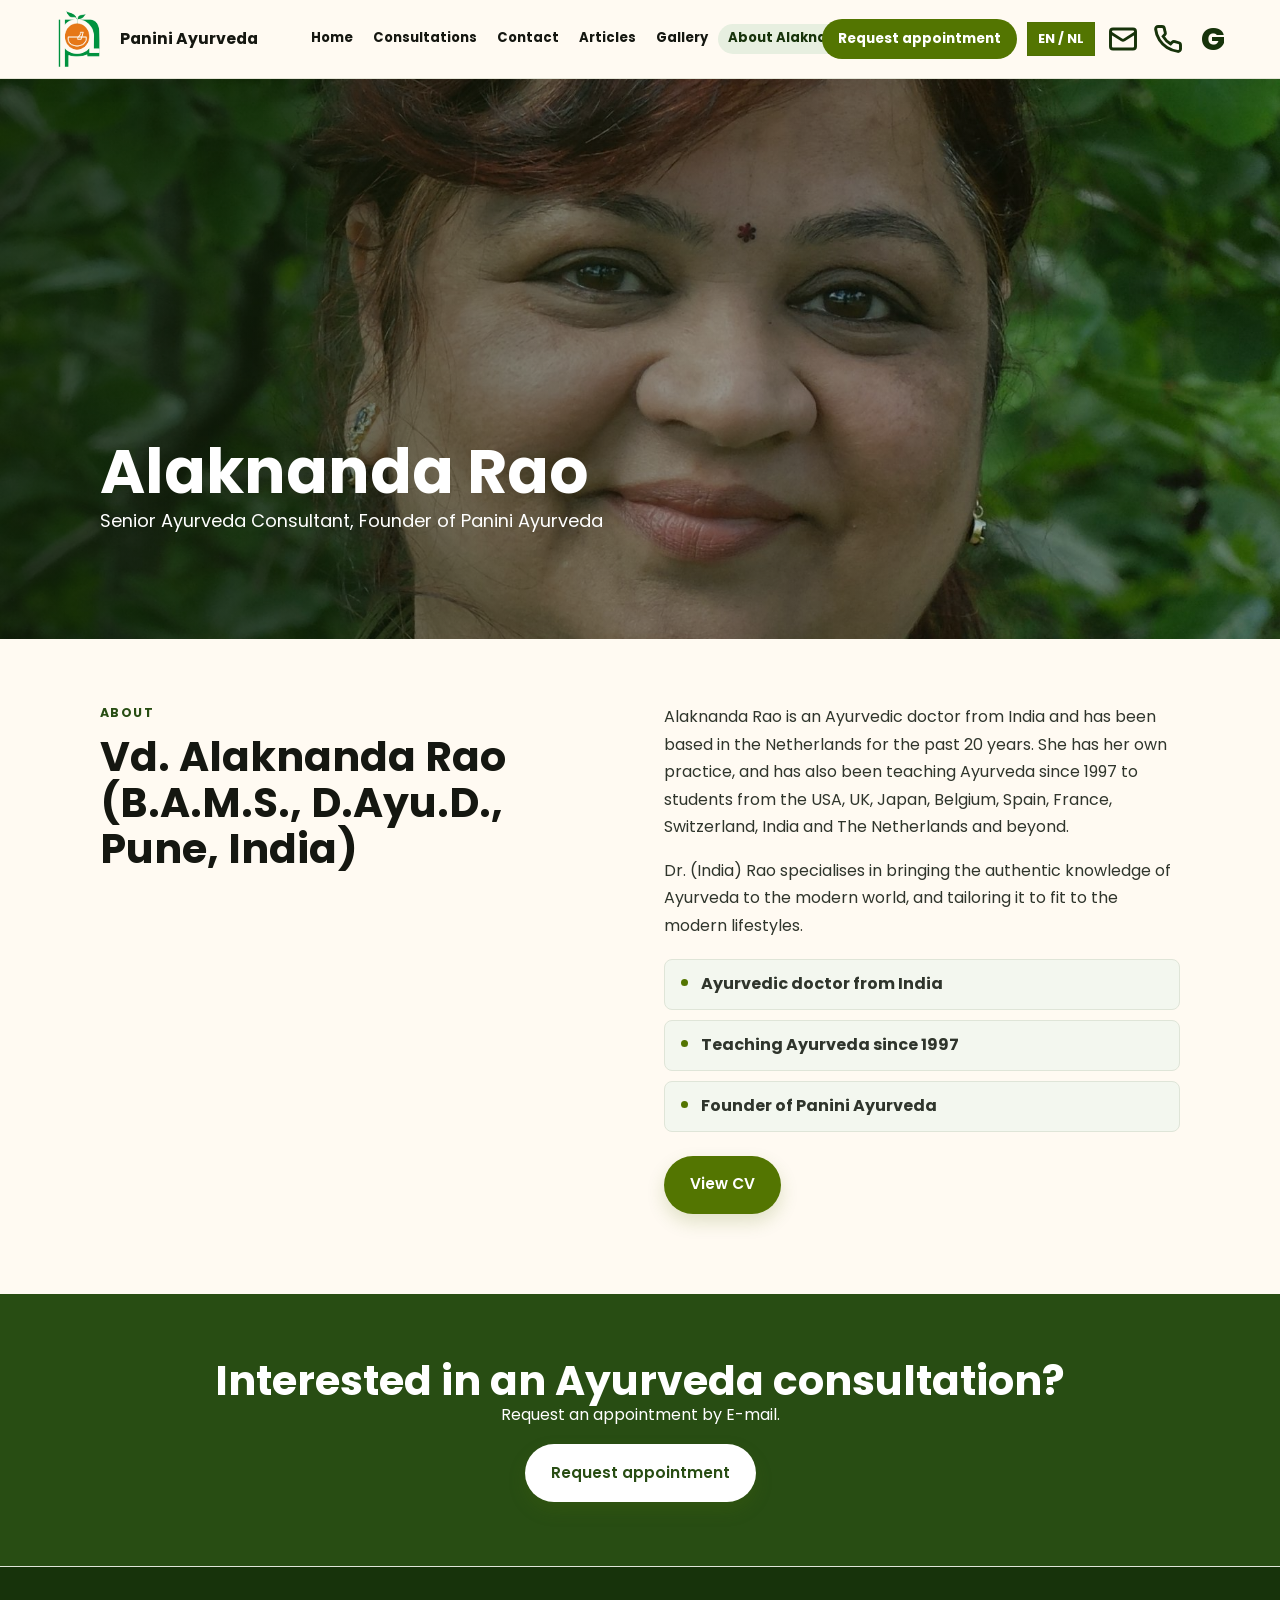
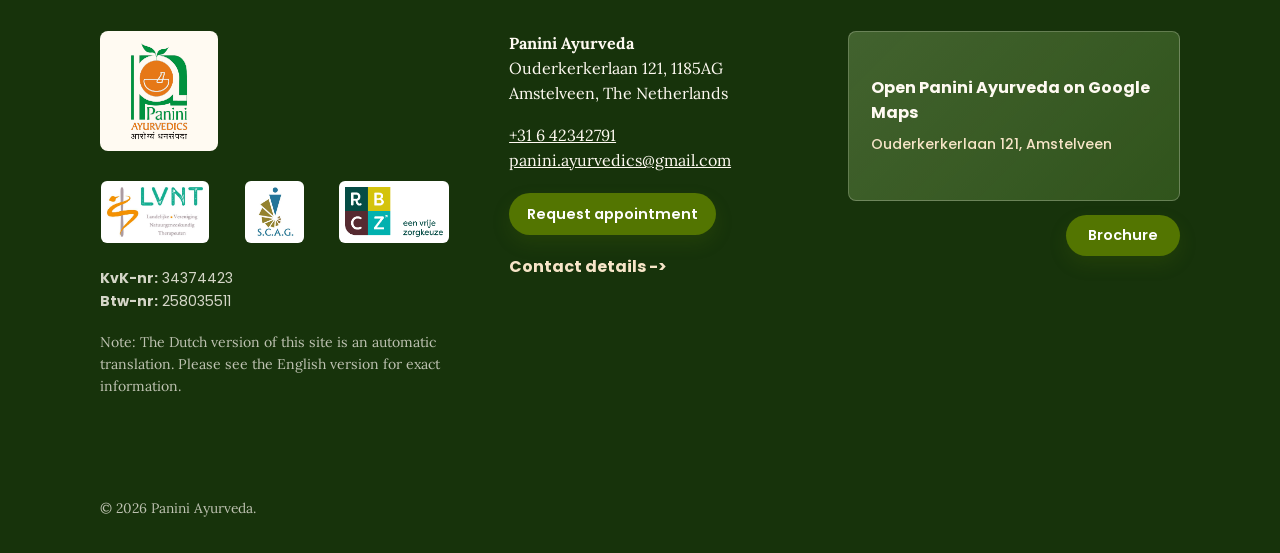
==== about-alaknanda-rao/index.html @ 2cb612e9 "Add footer registration and org links" ====
<!doctype html>
<html lang="en">
  <head>
    <meta charset="utf-8">
    <meta name="viewport" content="width=device-width, initial-scale=1">
    <title>Alaknanda Rao | Panini Ayurveda</title>
    <meta name="description" content="About Vaidya Alaknanda Rao, senior Ayurveda consultant and founder of Panini Ayurveda.">
    <link rel="canonical" href="https://virajrao10.github.io/panini-ayurveda-website/about-alaknanda-rao/">
    <meta property="og:type" content="website">
    <meta property="og:site_name" content="Panini Ayurveda">
    <meta property="og:title" content="Alaknanda Rao | Panini Ayurveda">
    <meta property="og:description" content="About Vaidya Alaknanda Rao, senior Ayurveda consultant and founder of Panini Ayurveda.">
    <meta property="og:url" content="https://virajrao10.github.io/panini-ayurveda-website/about-alaknanda-rao/">
    <meta property="og:image" content="https://virajrao10.github.io/panini-ayurveda-website/assets/images/about-hero.jpg">
    <meta name="twitter:card" content="summary_large_image">
    <meta name="twitter:title" content="Alaknanda Rao | Panini Ayurveda">
    <meta name="twitter:description" content="About Vaidya Alaknanda Rao, senior Ayurveda consultant and founder of Panini Ayurveda.">
    <meta name="twitter:image" content="https://virajrao10.github.io/panini-ayurveda-website/assets/images/about-hero.jpg">
    <link rel="icon" href="../assets/images/favicon.ico">
    <link rel="stylesheet" href="../assets/css/styles.css?v=20260531d">
  </head>
  <body>
    <a class="skip-link" href="#main">Skip to content</a>
    <header class="site-header">
      <div class="wide-container header-inner">
        <a class="brand" href="../" aria-label="Panini Ayurveda home">
          <img src="../assets/images/logo.svg?v=20260531b" alt="Panini Ayurveda" width="120" height="120">
          <span class="brand-name">Panini Ayurveda</span>
        </a>
        <nav class="main-nav" id="main-nav" aria-label="Primary navigation">
          <a href="../">Home</a>
          <a href="../consultations/">Consultations</a>
          <a href="../contact/">Contact</a>
          <a href="../blog/">Articles</a>
          <a href="../gallery/">Gallery</a>
          <a href="../about-alaknanda-rao/" aria-current="page">About Alaknanda Rao</a>
          <div class="mobile-nav-actions" aria-label="Quick contact links">
            <a href="mailto:panini.ayurvedics@gmail.com">Email</a>
            <a href="tel:+31642342791">Call</a>
            <a href="https://google.com/maps/place/Panini+Ayurveda/@52.29804,4.8606073,17z/data=!3m1!4b1!4m6!3m5!1s0x47c60a84057ebaf3:0x899a705b5773ebae!8m2!3d52.29804!4d4.8631822!16s%2Fg%2F11c1x3zlbn" target="_blank" rel="noopener">Map</a>
          </div>
        </nav>
        <div class="header-actions">
          <a class="header-book-button" href="../contact/#appointment-request">Request appointment</a>
          <div class="language-menu" data-language-menu>
            <button class="language-pill" type="button" aria-expanded="false" aria-label="Choose language">EN / NL</button>
            <div class="language-options" role="menu">
              <a href="../about-alaknanda-rao/" role="menuitem"><img src="../assets/images/gb.png" alt="" width="32" height="32"> English <span>en</span></a>
              <a href="#" target="_blank" rel="noopener" role="menuitem" data-translate-link><img src="../assets/images/nl.png" alt="" width="32" height="32"> Nederlands <span>nl</span></a>
            </div>
          </div>
          <a class="icon-link" href="mailto:panini.ayurvedics@gmail.com" aria-label="Email Panini Ayurveda"><svg viewBox="0 0 24 24" fill="none" stroke="currentColor" aria-hidden="true"><rect width="20" height="16" x="2" y="4" rx="2"></rect><path d="m22 7-8.97 5.7a1.94 1.94 0 0 1-2.06 0L2 7"></path></svg></a>
          <a class="icon-link" href="tel:+31642342791" aria-label="Call Panini Ayurveda"><svg viewBox="0 0 24 24" fill="none" stroke="currentColor" aria-hidden="true"><path d="M22 16.92v3a2 2 0 0 1-2.18 2 19.8 19.8 0 0 1-8.63-3.07 19.5 19.5 0 0 1-6-6A19.8 19.8 0 0 1 2.12 4.18 2 2 0 0 1 4.11 2h3a2 2 0 0 1 2 1.72c.13.96.36 1.9.68 2.8a2 2 0 0 1-.45 2.11L8.09 9.91a16 16 0 0 0 6 6l1.27-1.27a2 2 0 0 1 2.11-.45c.9.32 1.84.55 2.8.68A2 2 0 0 1 22 16.92z"></path></svg></a>
          <a class="icon-link" href="https://google.com/maps/place/Panini+Ayurveda/@52.29804,4.8606073,17z/data=!3m1!4b1!4m6!3m5!1s0x47c60a84057ebaf3:0x899a705b5773ebae!8m2!3d52.29804!4d4.8631822!16s%2Fg%2F11c1x3zlbn" target="_blank" rel="noopener" aria-label="Open Panini Ayurveda on Google Maps"><span class="google-letter" aria-hidden="true">G</span></a>
          <button class="nav-toggle" type="button" data-nav-toggle aria-controls="main-nav" aria-expanded="false" aria-label="Open navigation"><svg viewBox="0 0 24 24" fill="none" stroke="currentColor" aria-hidden="true"><path d="M4 6h16"></path><path d="M4 12h16"></path><path d="M4 18h16"></path></svg></button>
        </div>
      </div>
    </header>

    <main id="main">
      <section class="about-hero" style="background-image: url('../assets/images/about-hero.jpg');">
        <div class="container">
          <h1>Alaknanda Rao</h1>
          <p>Senior Ayurveda Consultant, Founder of Panini Ayurveda</p>
        </div>
      </section>

      <section class="section">
        <div class="container two-column">
          <div>
            <p class="eyebrow">About</p>
            <h2>Vd. Alaknanda Rao (B.A.M.S., D.Ayu.D., Pune, India)</h2>
          </div>
          <div class="copy-block">
            <p>Alaknanda Rao is an Ayurvedic doctor from India and has been based in the Netherlands for the past 20 years. She has her own practice, and has also been teaching Ayurveda since 1997 to students from the USA, UK, Japan, Belgium, Spain, France, Switzerland, India and The Netherlands and beyond.</p>
            <p>Dr. (India) Rao specialises in bringing the authentic knowledge of Ayurveda to the modern world, and tailoring it to fit to the modern lifestyles.</p>
            <ul class="credential-list">
              <li>Ayurvedic doctor from India</li>
              <li>Teaching Ayurveda since 1997</li>
              <li>Founder of Panini Ayurveda</li>
            </ul>
            <p><a class="button" href="../assets/docs/alaknanda-rao-cv.pdf" target="_blank" rel="noopener">View CV</a></p>
          </div>
        </div>
      </section>

      <section class="green-band">
        <div class="container">
          <h2>Interested in an Ayurveda consultation?</h2>
          <p>Request an appointment by E-mail.</p>
          <a class="button" href="../contact/#appointment-request">Request appointment</a>
        </div>
      </section>
    </main>

    <footer class="site-footer">
      <div class="container section-tight footer-replica">
        <div class="footer-identity">
          <img class="footer-logo" src="../assets/images/mark.svg?v=20260531b" alt="Panini Ayurveda mark" width="120" height="120">
          <div class="cert-logos" aria-label="Registration logos">
            <a href="https://www.lvnt.nl/" target="_blank" rel="noopener" aria-label="Open LVNT website"><img src="../assets/images/lvnt.jpg" alt="LVNT" width="649" height="338"></a>
            <a href="https://www.scag.nl/" target="_blank" rel="noopener" aria-label="Open SCAG website"><img src="../assets/images/scag.jpg" alt="SCAG" width="369" height="392"></a>
            <a href="https://rbcz.nu/" target="_blank" rel="noopener" aria-label="Open RBCZ website"><img src="../assets/images/rbcz.png" alt="RBCZ" width="380" height="183"></a>
          </div>
          <p class="footer-registration"><strong>KvK-nr:</strong> 34374423<br><strong>Btw-nr:</strong> 258035511</p>
          <p class="footer-note">Note: The Dutch version of this site is an automatic translation. Please see the English version for exact information.</p>
        </div>
        <div class="footer-contact">
          <p><strong>Panini Ayurveda</strong><br>Ouderkerkerlaan 121, 1185AG<br>Amstelveen, The Netherlands</p>
          <p><a href="tel:+31642342791">+31 6 42342791</a><br><a href="mailto:panini.ayurvedics@gmail.com">panini.ayurvedics@gmail.com</a></p>
          <div class="footer-actions">
            <a class="button footer-email" href="../contact/#appointment-request">Request appointment</a>
            <a class="text-link" href="../contact/">Contact details -></a>
          </div>
        </div>
        <div class="footer-map-wrap">
          <a class="footer-map-link" href="https://www.google.com/maps/search/?api=1&query=Panini%20Ayurveda%20Ouderkerkerlaan%20121%20Amstelveen" target="_blank" rel="noopener">Open Panini Ayurveda on Google Maps<span>Ouderkerkerlaan 121, Amstelveen</span></a>
          <a class="button footer-brochure" href="../assets/docs/panini-ayurveda-brochure.pdf" target="_blank" rel="noopener">Brochure</a>
        </div>
      </div>
      <div class="container footer-bottom">&copy; <span data-year>2026</span> Panini Ayurveda.</div>
    </footer>
    <script src="../assets/js/main.js?v=20260531b"></script>
  </body>
</html>
---- assets/css/styles.css ----
@import url("https://fonts.googleapis.com/css2?family=Lora:wght@400;600;700&family=Poppins:wght@400;500;600;700;800&display=swap");

:root {
  --apricot: #f6c982;
  --sand: #f7e5c8;
  --cream: #fffaf2;
  --mist: #f3f7ef;
  --sage: #e7efe0;
  --orange: #d87924;
  --orange-dark: #9b4a00;
  --green: #537501;
  --green-dark: #284d13;
  --green-ink: #17330b;
  --question-gray: #5f5f5f;
  --ink: #151711;
  --muted: #60665a;
  --line: #dfe5d8;
  --white: #ffffff;
  --shadow: 0 14px 34px rgba(26, 42, 15, 0.08);
  --shadow-soft: 0 8px 24px rgba(26, 42, 15, 0.06);
  --radius: 8px;
  --max: 1080px;
}

* {
  box-sizing: border-box;
}

html {
  scroll-behavior: smooth;
}

body {
  margin: 0;
  color: var(--ink);
  background: var(--cream);
  font-family: "Poppins", Arial, sans-serif;
  font-size: 16px;
  line-height: 1.55;
}

img,
svg,
iframe {
  max-width: 100%;
}

img {
  display: block;
}

a {
  color: inherit;
}

a:hover {
  color: var(--orange-dark);
}

a:focus-visible,
button:focus-visible,
input:focus-visible {
  outline: 3px solid rgba(83, 117, 1, 0.38);
  outline-offset: 4px;
}

select:focus-visible,
textarea:focus-visible {
  outline: 3px solid rgba(83, 117, 1, 0.38);
  outline-offset: 4px;
}

.skip-link {
  position: absolute;
  left: 16px;
  top: -60px;
  z-index: 20;
  padding: 10px 14px;
  background: var(--ink);
  color: var(--white);
  text-decoration: none;
}

.skip-link:focus {
  top: 16px;
}

.container {
  width: min(var(--max), calc(100% - 40px));
  margin: 0 auto;
}

.wide-container {
  width: min(1540px, calc(100% - 40px));
  margin: 0 auto;
}

.site-header .wide-container {
  width: 100%;
  max-width: 1220px;
  padding-inline: 20px;
}

.section {
  padding: clamp(44px, 5vw, 72px) 0;
}

.section-tight {
  padding: clamp(36px, 5vw, 72px) 0;
}

.eyebrow {
  margin: 0 0 12px;
  color: var(--green-dark);
  font-size: 0.78rem;
  font-weight: 700;
  letter-spacing: 0.12em;
  text-transform: uppercase;
}

h1,
h2,
h3 {
  margin: 0;
  line-height: 1.12;
}

h1 {
  font-size: clamp(2.25rem, 4.8vw, 4.45rem);
}

h2 {
  font-size: clamp(1.75rem, 3.2vw, 2.85rem);
}

h3 {
  font-size: clamp(1.18rem, 1.7vw, 1.65rem);
}

p {
  margin: 0 0 1rem;
}

.site-header {
  position: sticky;
  top: 0;
  z-index: 10;
  background: rgba(255, 250, 242, 0.96);
  border-bottom: 1px solid rgba(40, 77, 19, 0.12);
  box-shadow: 0 8px 22px rgba(26, 42, 15, 0.04);
  backdrop-filter: blur(14px);
}

.header-inner {
  position: relative;
  display: grid;
  grid-template-columns: minmax(205px, 235px) minmax(0, 1fr) auto;
  gap: 16px;
  align-items: center;
  min-height: 78px;
  padding: 8px 0;
}

.brand {
  display: flex;
  align-items: center;
  gap: 12px;
  min-height: 0;
  text-decoration: none;
}

.brand img {
  width: 58px;
  height: auto;
}

.brand-name {
  min-width: max-content;
  margin-top: 0;
  font-size: 0.98rem;
  font-weight: 700;
}

.main-nav {
  display: flex;
  justify-content: flex-start;
  align-items: center;
  gap: 0;
  padding-top: 0;
}

.main-nav a {
  min-height: 30px;
  padding: 5px 10px;
  border-radius: 30px;
  font-family: "Poppins", Arial, sans-serif;
  font-size: 0.82rem;
  font-weight: 700;
  line-height: 1.3;
  text-decoration: none;
  white-space: nowrap;
}

.main-nav a[aria-current="page"],
.main-nav a:hover {
  color: var(--green-ink);
  background: var(--sage);
}

.mobile-nav-actions {
  display: none;
}

.header-actions {
  display: flex;
  align-items: center;
  gap: 10px;
}

.header-book-button {
  min-height: 38px;
  padding: 9px 16px;
  border-radius: 999px;
  background: var(--green);
  color: var(--white);
  font-size: 0.86rem;
  font-weight: 700;
  text-decoration: none;
  white-space: nowrap;
}

.header-book-button:hover {
  background: var(--green-dark);
  color: var(--white);
}

.language-menu {
  position: relative;
  z-index: 12;
  font-family: "Poppins", Arial, sans-serif;
}

.language-pill {
  min-height: 32px;
  margin: 0;
  padding: 8px 10px;
  border: 1px solid rgba(40, 77, 19, 0.12);
  background: var(--green);
  color: var(--white);
  font-family: "Poppins", Arial, sans-serif;
  font-size: 0.8125rem;
  font-weight: 700;
  line-height: 1.2;
  text-decoration: none;
  white-space: nowrap;
  cursor: pointer;
}

.language-options {
  position: absolute;
  top: calc(100% + 1px);
  right: 0;
  display: none;
  min-width: 172px;
  border: 1px solid var(--line);
  border-radius: var(--radius);
  background: var(--white);
  box-shadow: var(--shadow);
  overflow: hidden;
}

.language-menu.open .language-options {
  display: block;
}

.language-options a {
  display: flex;
  align-items: center;
  gap: 8px;
  padding: 8px 10px;
  color: var(--ink);
  font-size: 0.82rem;
  text-decoration: none;
}

.language-options a:hover {
  background: var(--mist);
  color: var(--ink);
}

.language-options img {
  width: 24px;
  height: 18px;
  object-fit: cover;
}

.language-options span {
  margin-left: auto;
  color: var(--muted);
  text-transform: lowercase;
}

.icon-link,
.nav-toggle,
.icon-button {
  display: inline-flex;
  align-items: center;
  justify-content: center;
  width: 35px;
  height: 35px;
  border: 0;
  background: transparent;
  color: var(--green-ink);
  text-decoration: none;
}

.icon-link svg,
.nav-toggle svg,
.icon-button svg {
  width: 30px;
  height: 30px;
  stroke-width: 2.35;
}

.icon-link:hover,
.icon-button:hover {
  color: var(--orange-dark);
}

.google-letter {
  font-size: 2rem;
  font-weight: 800;
  line-height: 1;
}

.nav-toggle {
  display: none;
  cursor: pointer;
}

.button,
.text-link {
  display: inline-flex;
  align-items: center;
  justify-content: center;
  gap: 8px;
  min-height: 58px;
  text-decoration: none;
  font-weight: 600;
}

.button {
  padding: 15px 26px;
  border-radius: 999px;
  background: var(--green);
  color: var(--white);
  font-size: 0.96rem;
  box-shadow: 0 8px 18px rgba(83, 117, 1, 0.18);
}

.button:hover {
  background: var(--green-dark);
  color: var(--white);
}

.button.secondary {
  background: var(--orange-dark);
}

.button-outline {
  border: 2px solid currentColor;
  background: transparent;
  color: inherit;
  box-shadow: none;
}

.button-outline:hover {
  border-color: var(--white);
  background: var(--white);
  color: var(--green-dark);
}

.text-link {
  color: var(--orange-dark);
  font-weight: 700;
}

.home-hero {
  position: relative;
  overflow: hidden;
  color: var(--white);
  background-color: var(--green-dark);
  background-image:
    linear-gradient(90deg, rgba(15, 30, 8, 0.98), rgba(15, 30, 8, 0.82) 46%, rgba(15, 30, 8, 0.44)),
    image-set(url("../images/home-hero.webp") type("image/webp"), url("../images/home-hero.jpg") type("image/jpeg"));
  background-position: center 38%;
  background-size: cover;
}

.home-hero-grid {
  display: grid;
  grid-template-columns: minmax(0, 1fr) minmax(250px, 0.34fr);
  gap: clamp(28px, 5vw, 68px);
  align-items: center;
  min-height: clamp(430px, 44vw, 520px);
  padding: clamp(38px, 5vw, 64px) 0;
}

.hero-copy {
  display: grid;
  justify-items: start;
  gap: 18px;
  width: 100%;
  min-width: 0;
  max-width: 720px;
}

.hero-copy .eyebrow {
  margin: 0;
  color: var(--sand);
}

.hero-copy h1 {
  max-width: 700px;
  font-size: clamp(2.18rem, 4.55vw, 3.95rem);
  letter-spacing: 0;
}

.hero-lede {
  max-width: 620px;
  margin: 0;
  font-size: clamp(1rem, 1.4vw, 1.14rem);
  line-height: 1.55;
}

.hero-actions {
  display: flex;
  flex-wrap: wrap;
  gap: 12px;
}

.hero-trust-list {
  display: flex;
  flex-wrap: wrap;
  gap: 9px 18px;
  padding: 0;
  margin: 2px 0 0;
  list-style: none;
  font-size: 0.94rem;
  font-weight: 700;
}

.hero-trust-list li {
  position: relative;
  padding-left: 18px;
}

.hero-trust-list li::before {
  content: "";
  position: absolute;
  left: 0;
  top: 0.72em;
  width: 6px;
  height: 6px;
  border-radius: 50%;
  background: var(--apricot);
}

.hero-practitioner {
  display: grid;
  justify-items: center;
  gap: 14px;
  min-width: 0;
  padding: 22px 18px;
  border: 1px solid rgba(255, 255, 255, 0.24);
  border-radius: var(--radius);
  background: rgba(255, 255, 255, 0.08);
  text-align: center;
  box-shadow: 0 18px 36px rgba(0, 0, 0, 0.16);
}

.portrait {
  width: min(136px, 38vw);
  height: min(136px, 38vw);
  aspect-ratio: 1;
  border: 3px solid rgba(255, 255, 255, 0.82);
  border-radius: 50%;
  object-fit: cover;
}

.hero-practitioner h2 {
  font-size: clamp(1.12rem, 1.6vw, 1.35rem);
}

.hero-practitioner p {
  margin: 6px 0 0;
  color: var(--cream);
  font-size: 0.92rem;
}

.centered-heading {
  text-align: center;
  max-width: 820px;
  margin: 0 auto clamp(36px, 5vw, 64px);
}

.green-band {
  background: var(--green-dark);
  color: var(--white);
  text-align: center;
  padding: clamp(46px, 5vw, 64px) 0;
}

.green-band .eyebrow {
  color: var(--white);
  margin-bottom: 14px;
  font-size: 0.78rem;
  font-weight: 700;
  letter-spacing: 0.14em;
  text-transform: uppercase;
}

.green-band h1 {
  font-size: clamp(2rem, 3.2vw, 3rem);
}

.green-band .button {
  background: var(--white);
  color: var(--green-dark);
}

.green-band .button:hover {
  background: var(--cream);
  color: var(--green-dark);
}

.question-band {
  background: var(--question-gray);
}

.question-band h2 {
  font-size: 1.5rem;
}

.question-band p {
  font-size: 1rem;
}

.intro-grid,
.two-column,
.contact-grid,
.footer-grid {
  display: grid;
  gap: clamp(24px, 4vw, 48px);
}

.intro-grid,
.two-column {
  grid-template-columns: 1fr 1fr;
  align-items: start;
}

.intro-grid {
  grid-template-columns: 1fr;
  justify-items: center;
  text-align: center;
}

.intro-grid h2 {
  font-size: clamp(1.8rem, 2.4vw, 1.875rem);
}

.copy-block {
  max-width: 760px;
  color: #2f352c;
}

.copy-block p {
  font-size: 1rem;
  line-height: 1.72;
}

.credential-list {
  display: grid;
  gap: 10px;
  padding: 0;
  margin: 20px 0 24px;
  list-style: none;
}

.credential-list li {
  position: relative;
  padding: 12px 14px 12px 36px;
  border: 1px solid var(--line);
  border-radius: var(--radius);
  background: var(--mist);
  font-weight: 700;
}

.credential-list li::before {
  content: "";
  position: absolute;
  left: 16px;
  top: 1.18em;
  width: 7px;
  height: 7px;
  border-radius: 50%;
  background: var(--green);
}

.quote-panel,
.info-panel,
.info-card,
.condition-category {
  padding: clamp(22px, 3vw, 34px);
  border: 1px solid var(--line);
  border-radius: var(--radius);
  background: var(--white);
  box-shadow: var(--shadow-soft);
}

.faq-grid,
.consultation-cards,
.article-grid,
.gallery-grid,
.doc-grid {
  display: grid;
  gap: 24px;
}

.consultation-cards,
.article-grid,
.gallery-grid {
  max-width: var(--max);
}

.faq-grid {
  grid-template-columns: repeat(3, minmax(0, 1fr));
}

.consultation-cards,
.article-grid {
  grid-template-columns: repeat(3, minmax(0, 1fr));
}

.consultation-cards {
  gap: 20px;
  counter-reset: consult-step;
}

.consultation-cards .warm-card {
  position: relative;
}

.consultation-cards .warm-card::before {
  counter-increment: consult-step;
  content: "0" counter(consult-step);
  display: inline-flex;
  align-items: center;
  justify-content: center;
  width: 34px;
  height: 34px;
  margin-bottom: 16px;
  border-radius: 50%;
  background: var(--green);
  color: var(--white);
  font-size: 0.82rem;
  font-weight: 700;
}

.highlight-band.consultation-card-section {
  padding: 28px 0 clamp(60px, 7vw, 86px);
  background: var(--mist);
}

.quick-info-grid,
.doc-grid {
  grid-template-columns: repeat(3, minmax(0, 1fr));
}

.quick-info-section {
  background: var(--mist);
}

.section-heading {
  max-width: 720px;
  margin: 0 0 clamp(24px, 4vw, 40px);
}

.section-heading h2 {
  font-size: clamp(1.65rem, 2.6vw, 2.25rem);
}

.quick-info-grid {
  display: grid;
  grid-template-columns: repeat(4, minmax(0, 1fr));
  gap: 14px;
}

.info-card {
  background: var(--white);
  box-shadow: var(--shadow-soft);
}

.info-card h2,
.info-card h3 {
  margin-bottom: 12px;
  color: var(--green-dark);
  font-size: 1rem;
}

.consultation-preview {
  background: var(--white);
}

.card,
.faq-card,
.contact-card,
.doc-card {
  border: 1px solid var(--line);
  border-radius: var(--radius);
  background: var(--white);
  box-shadow: var(--shadow-soft);
}

.card,
.faq-card,
.contact-card,
.doc-card {
  padding: clamp(22px, 3vw, 36px);
}

.warm-card {
  background: var(--white);
  border-color: var(--line);
  border-radius: var(--radius);
}

.card img,
.article-card img {
  width: 100%;
  object-fit: cover;
}

.card h2,
.contact-card h2,
.faq-card h2 {
  font-size: clamp(1.2rem, 1.8vw, 1.55rem);
  line-height: 1.35;
}

.card.warm-card h2 {
  color: var(--green-dark);
  font-size: 1.05rem;
  line-height: 1.4;
}

.round-thumb {
  width: 88px;
  height: 88px;
  margin: 0 0 20px;
  border-radius: 50%;
  object-fit: cover;
}

.card img.round-thumb {
  width: 88px;
}

.card ol,
.rich-text ol {
  padding-left: 1.35rem;
}

.card li,
.rich-text li {
  margin-bottom: 0.45rem;
}

.highlight-band {
  background: var(--mist);
}

.faq-section {
  background: var(--white);
}

.faq-section .centered-heading {
  max-width: 760px;
}

.faq-section h2 {
  font-size: clamp(1.8rem, 2.4vw, 1.875rem);
}

.faq-section .faq-card {
  border-color: transparent;
  background: var(--cream);
  padding: clamp(22px, 3vw, 30px);
  text-align: left;
}

.faq-section .faq-card h3 {
  margin-bottom: 14px;
  color: var(--green-dark);
  font-size: clamp(1.08rem, 1.5vw, 1.3rem);
}

.faq-section .faq-card p {
  font-size: 1rem;
}

.conditions-grid {
  display: grid;
  grid-template-columns: repeat(2, minmax(0, 1fr));
  gap: 28px;
}

.condition-category-grid {
  display: grid;
  grid-template-columns: repeat(2, minmax(0, 1fr));
  gap: 16px;
}

.condition-category {
  position: relative;
  background: var(--white);
  box-shadow: var(--shadow-soft);
}

.condition-category::before {
  content: "";
  position: absolute;
  inset: 18px auto 18px 0;
  width: 4px;
  border-radius: 0 999px 999px 0;
  background: var(--green);
}

.condition-category h3 {
  margin-bottom: 14px;
  color: var(--green-dark);
  font-size: 1.05rem;
}

.plain-list {
  margin: 0;
  padding-left: 1.15rem;
}

.plain-list li {
  margin-bottom: 0.48rem;
  line-height: 1.62;
}

.article-landing {
  background: var(--mist);
  padding: clamp(50px, 7vw, 70px) 0;
  text-align: center;
}

.article-landing h1 {
  font-size: clamp(2rem, 3.2vw, 2.65rem);
}

.article-landing p:not(.eyebrow) {
  max-width: 640px;
  margin: 14px auto 0;
  color: var(--muted);
}

.search-wrap {
  position: relative;
  display: block;
  width: min(420px, 100%);
  margin: 22px auto 0;
}

.search-wrap input {
  width: 100%;
  min-height: 55px;
  padding: 0 54px 0 18px;
  border: 1px solid var(--line);
  border-radius: 999px;
  font: inherit;
  font-size: 0.875rem;
  background: var(--white);
  box-shadow: var(--shadow-soft);
}

.search-wrap svg {
  position: absolute;
  right: 18px;
  top: 50%;
  width: 24px;
  height: 24px;
  transform: translateY(-50%);
}

.search-empty {
  max-width: var(--max);
  margin: 28px auto 0;
  color: var(--muted);
  text-align: center;
  font-weight: 600;
}

.article-card {
  display: grid;
  align-content: start;
  padding: 0 0 18px;
  border: 1px solid var(--line);
  border-radius: var(--radius);
  background: var(--white);
  box-shadow: var(--shadow-soft);
  overflow: hidden;
  text-decoration: none;
  transition: border-color 180ms ease, box-shadow 180ms ease, color 180ms ease, transform 180ms ease;
}

.article-card img {
  aspect-ratio: 1.42;
  height: clamp(190px, 19vw, 230px);
  margin-bottom: 18px;
  object-position: center;
}

.article-card[href="../skin/"] img {
  object-position: center 44%;
}

.article-card[href="../rasayana/"] img {
  object-position: center 36%;
}

.article-card:hover {
  border-color: rgba(83, 117, 1, 0.34);
  box-shadow: var(--shadow);
  color: var(--ink);
  transform: translateY(-3px);
}

.article-card h2,
.article-card h3 {
  margin: 0 20px 12px;
  color: var(--green-dark);
  font-size: clamp(1.15rem, 1.6vw, 1.35rem);
  line-height: 1.3;
}

.article-card p {
  margin-inline: 20px;
  color: var(--muted);
  font-size: 0.96rem;
}

.article-card .text-link {
  justify-content: flex-start;
  min-height: 0;
  margin: 4px 20px 0;
}

.article-meta {
  color: var(--muted);
  font-size: 0.92rem;
}

.article-hero {
  display: grid;
  grid-template-columns: minmax(0, 0.9fr) minmax(0, 1.1fr);
  gap: clamp(28px, 5vw, 64px);
  align-items: center;
  padding: clamp(46px, 6vw, 78px) 0;
}

.article-hero img {
  width: 100%;
  height: clamp(260px, 34vw, 420px);
  aspect-ratio: 1.35;
  border-radius: var(--radius);
  box-shadow: var(--shadow-soft);
  object-fit: cover;
}

.article-hero h1 {
  font-size: clamp(2rem, 3.6vw, 3.45rem);
}

.rich-text {
  max-width: 760px;
  margin: 0 auto;
  color: #2f352c;
  font-family: "Lora", Georgia, serif;
  font-size: 1.05rem;
  line-height: 1.78;
}

.rich-text h2 {
  margin: 2.2rem 0 1rem;
  color: var(--green-dark);
  font-family: "Poppins", Arial, sans-serif;
  font-size: clamp(1.55rem, 3vw, 2.35rem);
}

.rich-text h3 {
  margin: 1.8rem 0 0.75rem;
  color: var(--green-dark);
  font-family: "Poppins", Arial, sans-serif;
}

.rich-text p {
  margin-bottom: 1.05rem;
}

.article-cta {
  background: var(--green-dark);
  color: var(--white);
}

.article-cta-inner {
  display: grid;
  grid-template-columns: minmax(0, 1fr) auto;
  gap: clamp(22px, 4vw, 48px);
  align-items: center;
}

.article-cta .eyebrow {
  color: var(--sand);
}

.article-cta h2 {
  margin-bottom: 12px;
  font-size: clamp(1.65rem, 3vw, 2.45rem);
}

.article-cta p:not(.eyebrow) {
  max-width: 740px;
  margin: 0;
  color: var(--cream);
}

.article-cta .button {
  background: var(--white);
  color: var(--green-dark);
}

.article-cta .button:hover {
  background: var(--sand);
  color: var(--green-dark);
}

.gallery-grid {
  grid-template-columns: repeat(4, minmax(0, 1fr));
  gap: 14px;
}

.gallery-item {
  overflow: hidden;
  padding: 0;
  border: 1px solid var(--line);
  border-radius: var(--radius);
  aspect-ratio: 1;
  background: var(--white);
  box-shadow: var(--shadow-soft);
  cursor: pointer;
}

.gallery-item img {
  width: 100%;
  height: 100%;
  aspect-ratio: 1;
  object-fit: cover;
  transition: transform 180ms ease, opacity 180ms ease, filter 180ms ease;
}

.gallery-item:hover img {
  opacity: 1;
  filter: saturate(1.05);
  transform: scale(1.025);
}

.lightbox {
  position: fixed;
  inset: 0;
  z-index: 30;
  display: none;
  grid-template-columns: minmax(44px, 1fr) minmax(0, auto) minmax(44px, 1fr);
  align-items: center;
  padding: 28px;
  background: rgba(12, 20, 9, 0.88);
}

.lightbox.open {
  display: grid;
}

.lightbox figure {
  grid-column: 2;
  margin: 0;
  max-width: min(980px, 96vw);
}

.lightbox img {
  max-height: 82vh;
  width: auto;
  margin: 0 auto;
}

.lightbox figcaption {
  margin-top: 12px;
  color: var(--white);
  text-align: center;
}

.lightbox-close {
  position: absolute;
  top: 18px;
  right: 18px;
  width: 48px;
  height: 48px;
  border: 1px solid var(--line);
  border-radius: 50%;
  background: var(--white);
  color: var(--ink);
  font-size: 2rem;
  line-height: 1;
  cursor: pointer;
}

.lightbox-nav {
  width: 48px;
  height: 64px;
  border: 1px solid var(--line);
  border-radius: 999px;
  background: rgba(255, 255, 255, 0.9);
  color: var(--ink);
  font-size: 2.2rem;
  line-height: 1;
  cursor: pointer;
}

.lightbox-prev {
  justify-self: end;
}

.lightbox-next {
  justify-self: start;
}

.contact-grid {
  grid-template-columns: repeat(3, minmax(0, 1fr));
}

.appointment-section {
  background: var(--white);
}

.appointment-layout {
  display: grid;
  grid-template-columns: minmax(0, 0.82fr) minmax(320px, 1.18fr);
  gap: clamp(28px, 5vw, 64px);
  align-items: start;
}

.appointment-layout h2 {
  margin-bottom: 16px;
  font-size: clamp(1.75rem, 3vw, 2.45rem);
}

.appointment-notes {
  margin-top: 22px;
}

.appointment-form {
  padding: clamp(22px, 3vw, 34px);
  border: 1px solid var(--line);
  border-radius: var(--radius);
  background: var(--mist);
  box-shadow: var(--shadow-soft);
}

.form-grid {
  display: grid;
  grid-template-columns: repeat(2, minmax(0, 1fr));
  gap: 18px;
}

.form-grid label,
.consent-row {
  display: grid;
  gap: 8px;
  color: var(--green-ink);
  font-size: 0.92rem;
  font-weight: 700;
}

.form-grid label:has(textarea),
.form-grid label:last-child {
  grid-column: 1 / -1;
}

.form-grid input,
.form-grid select,
.form-grid textarea {
  width: 100%;
  min-height: 48px;
  border: 1px solid var(--line);
  border-radius: var(--radius);
  padding: 11px 12px;
  background: var(--white);
  color: var(--ink);
  font: inherit;
  font-weight: 400;
}

.form-grid textarea {
  min-height: 132px;
  resize: vertical;
}

.consent-row {
  grid-template-columns: auto 1fr;
  gap: 10px;
  align-items: start;
  margin: 18px 0 22px;
  color: var(--muted);
  font-weight: 500;
}

.consent-row input {
  width: 18px;
  height: 18px;
  margin-top: 3px;
}

.contact-methods {
  background: var(--mist);
}

.contact-hero {
  background: var(--mist);
  padding: clamp(50px, 6vw, 74px) 0 clamp(34px, 4vw, 46px);
  text-align: center;
}

.contact-hero .centered-heading {
  margin-bottom: 0;
}

.contact-hero .footer-mark {
  width: 92px;
  margin: 0 auto 24px;
}

.contact-hero h1 {
  font-size: clamp(2rem, 3.2vw, 2.8rem);
}

.contact-hero p {
  max-width: 680px;
  margin-inline: auto;
}

.contact-card {
  text-align: left;
}

.contact-card .icon-button {
  width: 52px;
  height: 52px;
  margin: 0 0 18px;
  border-radius: 50%;
  background: var(--mist);
}

.contact-card .icon-button svg {
  width: 28px;
  height: 28px;
}

.contact-card a {
  color: var(--orange-dark);
}

.map-frame {
  width: 100%;
  min-height: 420px;
  border: 0;
  background: #edf0ee;
}

.about-hero {
  position: relative;
  min-height: clamp(380px, 48vw, 560px);
  display: grid;
  align-items: end;
  color: var(--white);
  background-position: center 34%;
  background-size: cover;
}

.about-hero::before {
  content: "";
  position: absolute;
  inset: 0;
  background: linear-gradient(90deg, rgba(15, 30, 8, 0.72), rgba(15, 30, 8, 0.22));
}

.about-hero .container {
  position: relative;
  padding-bottom: clamp(44px, 7vw, 88px);
}

.about-hero p {
  max-width: 620px;
  font-size: clamp(1rem, 1.4vw, 1.15rem);
}

.site-footer {
  background: var(--green-ink);
  border-top: 1px solid var(--line);
  color: var(--cream);
  font-family: "Lora", Georgia, serif;
}

.site-footer h3,
.site-footer .button,
.site-footer .text-link {
  font-family: "Poppins", Arial, sans-serif;
}

.footer-replica {
  display: grid;
  grid-template-columns: minmax(260px, 1fr) minmax(220px, 0.8fr) minmax(320px, 0.95fr);
  gap: clamp(28px, 5vw, 60px);
  align-items: start;
}

.footer-mark {
  width: 90px;
  margin-bottom: 18px;
}

.footer-logo {
  width: 118px;
  padding: 8px;
  margin-bottom: 24px;
  border-radius: var(--radius);
  background: var(--cream);
}

.cert-logos {
  display: grid;
  grid-template-columns: repeat(3, minmax(70px, 1fr));
  gap: 10px;
  align-items: center;
}

.cert-logos a {
  display: flex;
  align-items: center;
  justify-content: center;
  min-height: 74px;
  border-radius: 6px;
  text-decoration: none;
}

.cert-logos a:focus-visible {
  outline-color: rgba(255, 250, 242, 0.75);
}

.cert-logos img {
  max-height: 62px;
  width: auto;
  margin: 0 auto;
  padding: 6px;
  border-radius: 6px;
  background: var(--white);
}

.footer-registration {
  margin-top: 18px;
  color: rgba(255, 250, 242, 0.82);
  font-family: "Poppins", Arial, sans-serif;
  font-size: 0.88rem;
  line-height: 1.6;
}

.footer-contact p {
  margin-bottom: 1.1rem;
}

.footer-contact a {
  color: var(--cream);
}

.footer-actions {
  display: flex;
  flex-wrap: wrap;
  align-items: center;
  gap: 12px;
  margin-top: 20px;
  font-family: "Poppins", Arial, sans-serif;
}

.footer-actions .button {
  min-height: 42px;
  padding: 9px 18px;
  color: var(--white);
  font-size: 0.9rem;
}

.footer-actions .text-link {
  min-height: 42px;
  color: var(--sand);
}

.footer-map-wrap {
  display: grid;
  justify-items: end;
  gap: 14px;
}

.footer-map,
.footer-map-link {
  width: min(100%, 360px);
  height: 170px;
}

.footer-map {
  border: 0;
  border-radius: var(--radius);
}

.footer-map-link {
  display: grid;
  align-content: center;
  gap: 8px;
  padding: 22px;
  border: 1px solid rgba(255, 250, 242, 0.24);
  border-radius: var(--radius);
  background:
    linear-gradient(135deg, rgba(255, 250, 242, 0.12), rgba(255, 250, 242, 0.04)),
    var(--green-dark);
  color: var(--cream);
  font-family: "Poppins", Arial, sans-serif;
  font-weight: 700;
  text-decoration: none;
}

.footer-map-link span {
  color: var(--sand);
  font-size: 0.88rem;
  font-weight: 500;
}

.footer-map-link:hover {
  color: var(--white);
}

.footer-brochure {
  min-height: 40px;
  padding: 9px 22px;
  font-size: 0.9rem;
}

.footer-note {
  margin-top: 20px;
  color: rgba(255, 250, 242, 0.72);
  font-size: 0.88rem;
}

.footer-bottom {
  padding: 20px 0 34px;
  color: rgba(255, 250, 242, 0.72);
  font-size: 0.86rem;
}

.sr-only {
  position: absolute;
  width: 1px;
  height: 1px;
  padding: 0;
  overflow: hidden;
  clip: rect(0, 0, 0, 0);
  white-space: nowrap;
  border: 0;
}

@media (max-width: 1180px) {
  .header-inner {
    grid-template-columns: minmax(175px, 215px) minmax(0, 1fr) auto;
    gap: 12px;
  }

  .brand {
    gap: 12px;
  }

  .brand img {
    width: 54px;
  }

  .brand-name {
    font-size: 0.95rem;
  }

  .main-nav a {
    padding-inline: 7px;
    font-size: 0.78rem;
  }

  .header-book-button {
    min-height: 34px;
    padding-inline: 13px;
    font-size: 0.8rem;
  }

  .icon-link {
    width: 32px;
  }

  .icon-link svg {
    width: 27px;
    height: 27px;
  }
}

@media (max-width: 1120px) {
  .nav-toggle {
    display: inline-flex;
  }

  .header-inner {
    grid-template-columns: auto 1fr auto;
    align-items: center;
    min-height: 78px;
    padding: 8px 0;
  }

  .brand {
    align-items: center;
    min-height: 0;
  }

  .brand img {
    width: 58px;
  }

  .brand-name {
    display: block;
    margin-top: 0;
  }

  .main-nav {
    position: absolute;
    left: 0;
    right: 0;
    top: 100%;
    display: none;
    flex-direction: column;
    align-items: stretch;
    gap: 4px;
    padding: 14px 20px 22px;
    background: var(--cream);
    border-top: 1px solid rgba(0, 0, 0, 0.08);
  }

  body.nav-open .main-nav {
    display: flex;
  }

  .main-nav a {
    padding: 10px 14px;
  }

  .mobile-nav-actions {
    display: flex;
    gap: 8px;
    padding: 10px 0 0;
  }

  .mobile-nav-actions a {
    flex: 1;
    justify-content: center;
    border-radius: 999px;
    background: var(--mist);
    text-align: center;
  }

  .language-pill {
    margin-top: 0;
  }

  .language-menu {
    position: static;
  }

  .header-actions .icon-link {
    display: none;
  }

  .header-book-button {
    display: none;
  }

  .home-hero-grid,
  .intro-grid,
  .two-column,
  .article-hero,
  .article-cta-inner,
  .appointment-layout,
  .footer-grid,
  .footer-replica {
    grid-template-columns: 1fr;
  }

  .footer-map-wrap {
    justify-items: start;
  }

  .footer-map {
    width: 100%;
  }

  .footer-map-link {
    width: 100%;
  }

  .home-hero-grid {
    min-height: 0;
    padding: 56px 0 62px;
  }

  .hero-copy {
    gap: 18px;
  }

  .hero-copy {
    justify-items: start;
  }

  .portrait {
    justify-self: start;
  }

  .faq-grid,
  .quick-info-grid,
  .consultation-cards,
  .article-grid,
  .contact-grid,
  .doc-grid,
  .conditions-grid,
  .condition-category-grid {
    grid-template-columns: 1fr;
  }

  .gallery-grid {
    grid-template-columns: repeat(2, minmax(0, 1fr));
  }
}

@media (max-width: 620px) {
  body {
    font-size: 15px;
  }

  .container,
  .wide-container {
    width: min(100% - 28px, var(--max));
  }

  .header-inner {
    gap: 10px;
  }

  .brand img {
    width: 54px;
  }

  .brand-name {
    display: none;
  }

  .language-pill {
    padding: 9px 10px;
    font-size: 0.85rem;
  }

  .language-options {
    right: auto;
    left: 0;
  }

  .article-hero img {
    aspect-ratio: 1.3;
  }

  .green-band {
    padding: 46px 0;
  }

  .home-hero {
    background-image:
      linear-gradient(90deg, rgba(15, 30, 8, 0.98), rgba(15, 30, 8, 0.86)),
      image-set(url("../images/home-hero.webp") type("image/webp"), url("../images/home-hero.jpg") type("image/jpeg"));
  }

  .home-hero-grid {
    width: calc(100vw - 28px);
    max-width: calc(100vw - 28px);
    padding: 38px 0 46px;
  }

  .hero-copy,
  .hero-copy h1,
  .hero-lede,
  .hero-actions,
  .hero-trust-list {
    width: 100%;
    max-width: calc(100vw - 28px);
  }

  .hero-copy h1,
  .hero-lede {
    overflow-wrap: anywhere;
  }

  .hero-actions {
    width: 100%;
  }

  .hero-actions .button {
    width: 100%;
  }

  .hero-trust-list {
    display: grid;
    gap: 10px;
  }

  .hero-trust-list li {
    min-width: 0;
  }

  .hero-practitioner {
    display: none;
  }

  .gallery-grid {
    grid-template-columns: 1fr;
  }

  .article-landing h1 {
    font-size: 2.65rem;
  }

  .search-wrap input {
    min-height: 56px;
  }

  .form-grid {
    grid-template-columns: 1fr;
  }
}

@media (prefers-reduced-motion: reduce) {
  *,
  *::before,
  *::after {
    scroll-behavior: auto !important;
    transition-duration: 0.01ms !important;
    animation-duration: 0.01ms !important;
  }
}
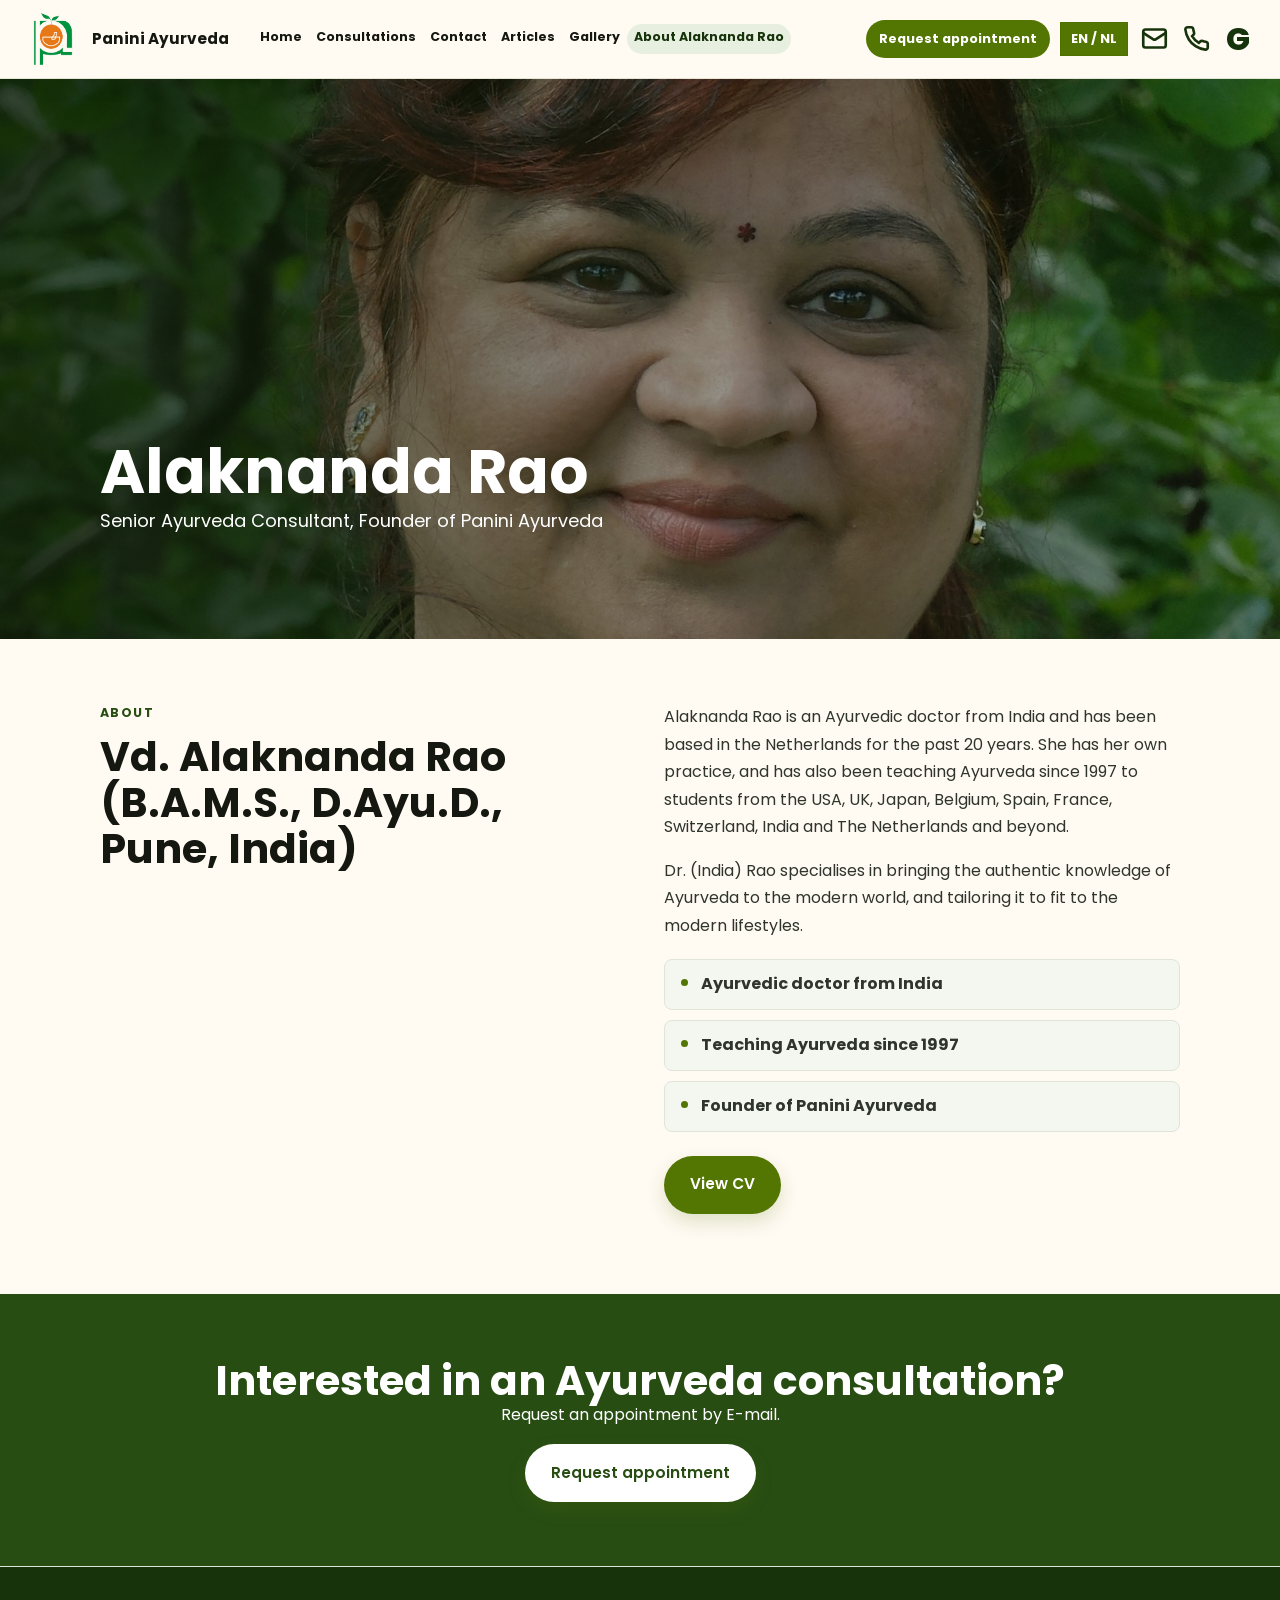
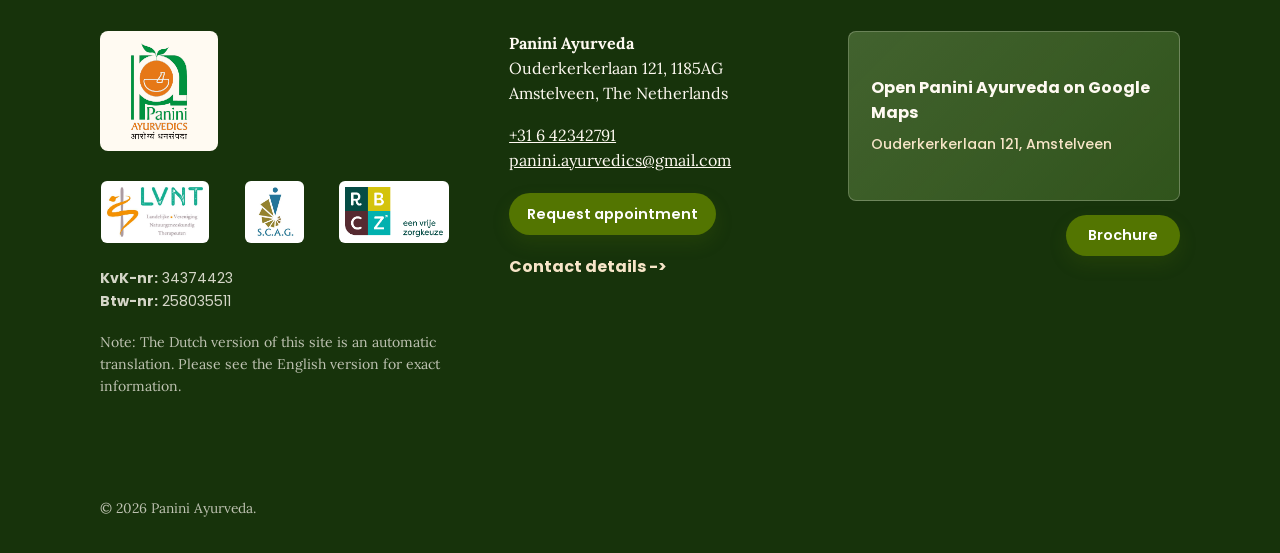
==== commit 28521d81: "Fix desktop header overlap" ====
--- a/about-alaknanda-rao/index.html
+++ b/about-alaknanda-rao/index.html
@@ -17,7 +17,7 @@
     <meta name="twitter:description" content="About Vaidya Alaknanda Rao, senior Ayurveda consultant and founder of Panini Ayurveda.">
     <meta name="twitter:image" content="https://virajrao10.github.io/panini-ayurveda-website/assets/images/about-hero.jpg">
     <link rel="icon" href="../assets/images/favicon.ico">
-    <link rel="stylesheet" href="../assets/css/styles.css?v=20260531d">
+    <link rel="stylesheet" href="../assets/css/styles.css?v=20260531e">
   </head>
   <body>
     <a class="skip-link" href="#main">Skip to content</a>
--- a/assets/css/styles.css
+++ b/assets/css/styles.css
@@ -96,9 +96,9 @@
 }
 
 .site-header .wide-container {
-  width: 100%;
-  max-width: 1220px;
-  padding-inline: 20px;
+  width: min(100%, 1680px);
+  max-width: none;
+  padding-inline: clamp(20px, 2vw, 32px);
 }
 
 .section {
@@ -186,6 +186,7 @@
   justify-content: flex-start;
   align-items: center;
   gap: 0;
+  min-width: 0;
   padding-top: 0;
 }
 
@@ -1487,7 +1488,7 @@
   border: 0;
 }
 
-@media (max-width: 1180px) {
+@media (max-width: 1360px) {
   .header-inner {
     grid-template-columns: minmax(175px, 215px) minmax(0, 1fr) auto;
     gap: 12px;
@@ -1526,7 +1527,7 @@
   }
 }
 
-@media (max-width: 1120px) {
+@media (max-width: 1240px) {
   .nav-toggle {
     display: inline-flex;
   }
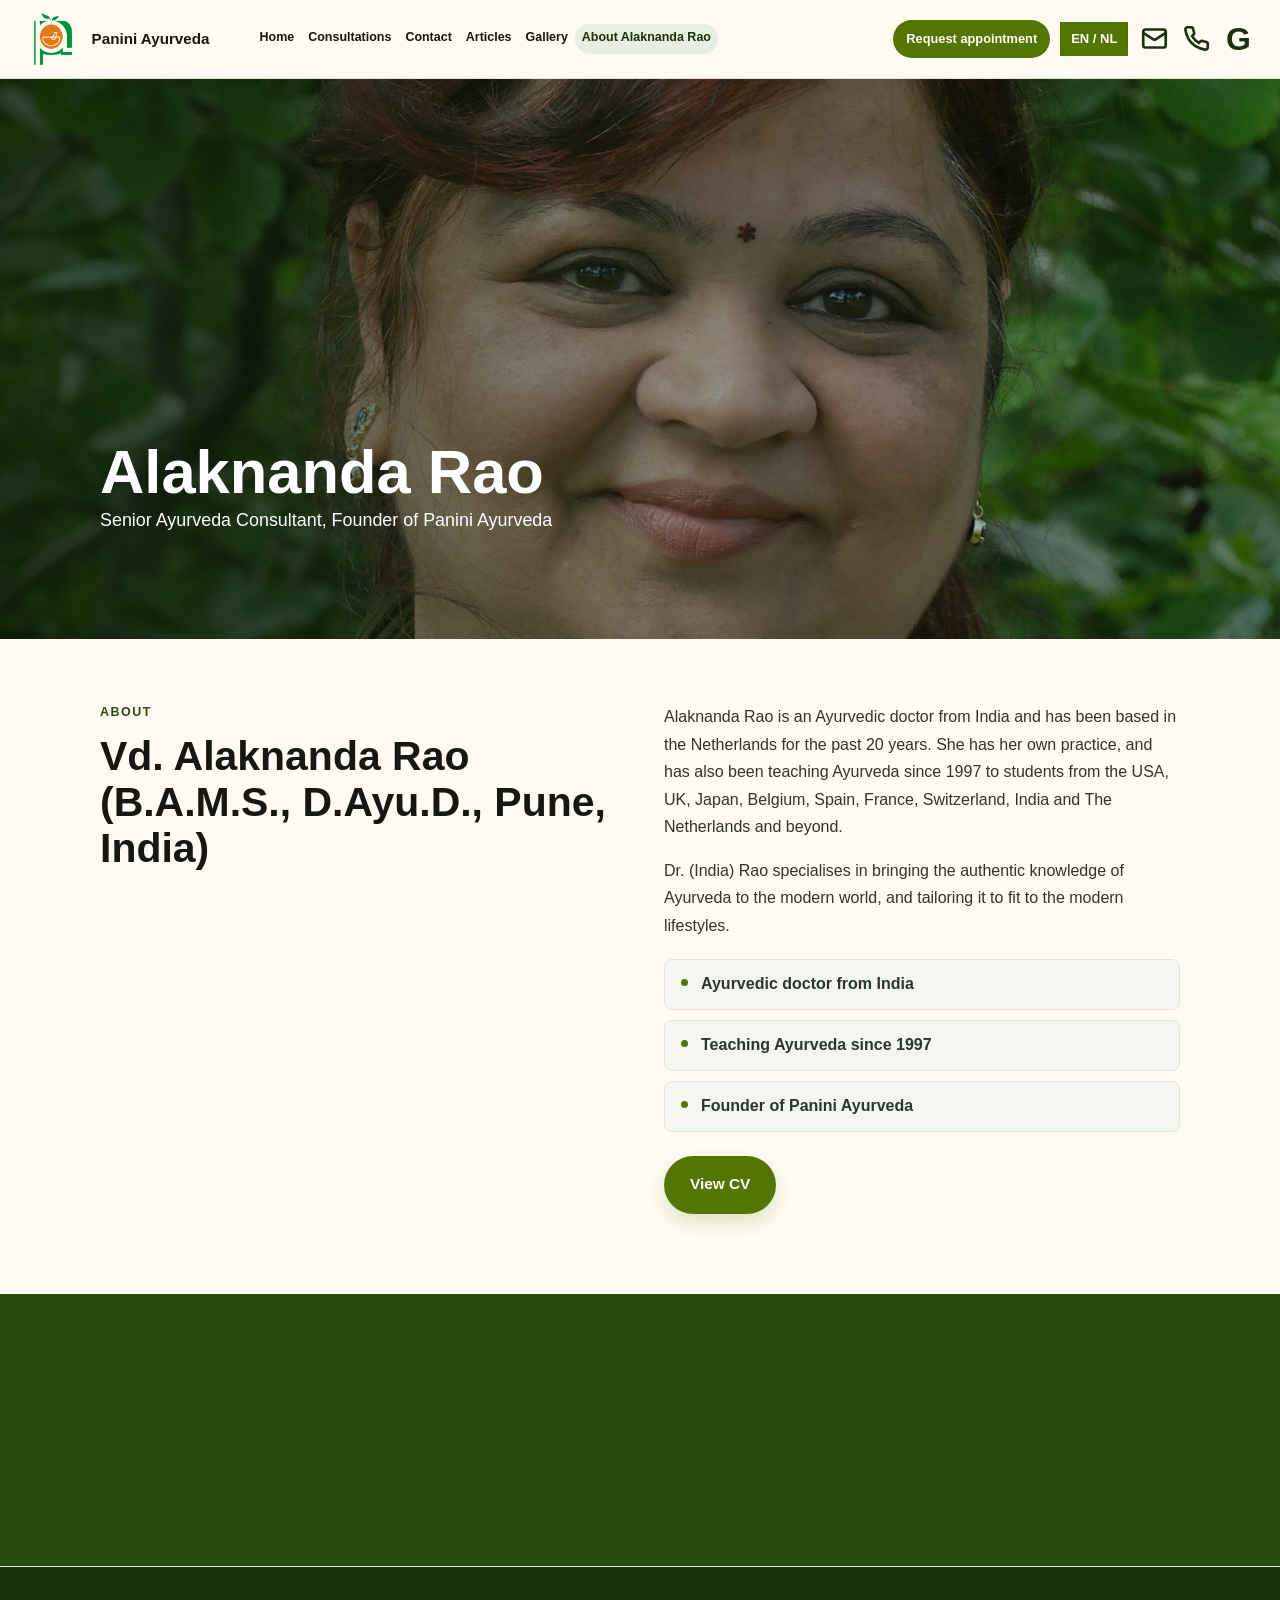
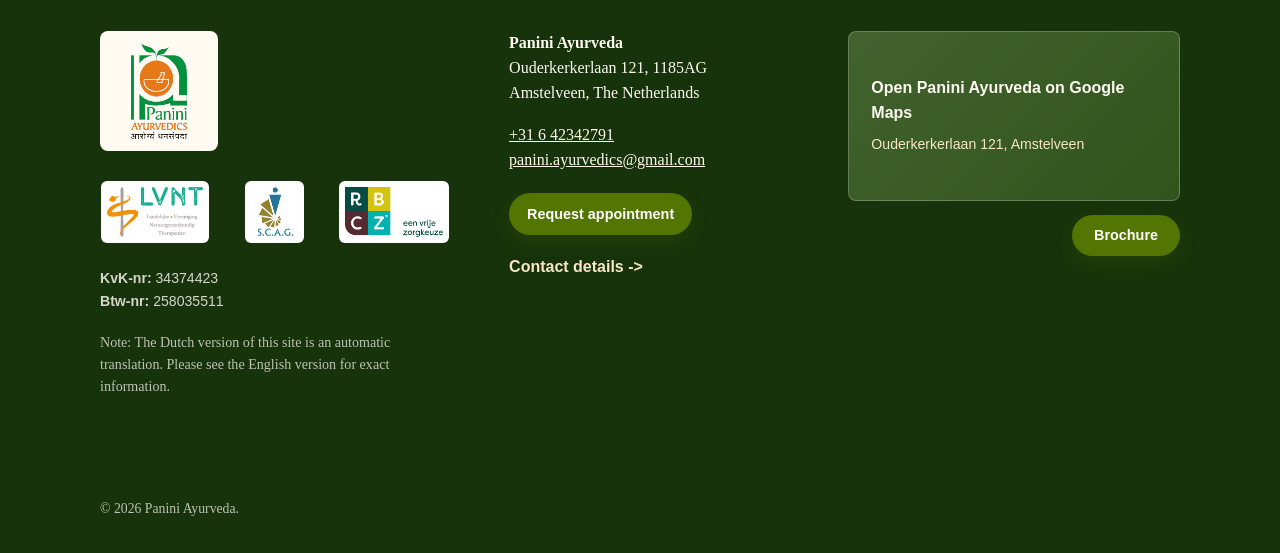
==== commit 1ca9ed3e: "Scroll animations, heading hierarchy fix, CSS polish - Add scroll-triggered reveal animations (fade " ====
--- a/about-alaknanda-rao/index.html
+++ b/about-alaknanda-rao/index.html
@@ -17,7 +17,7 @@
     <meta name="twitter:description" content="About Vaidya Alaknanda Rao, senior Ayurveda consultant and founder of Panini Ayurveda.">
     <meta name="twitter:image" content="https://virajrao10.github.io/panini-ayurveda-website/assets/images/about-hero.jpg">
     <link rel="icon" href="../assets/images/favicon.ico">
-    <link rel="stylesheet" href="../assets/css/styles.css?v=20260531e">
+    <link rel="stylesheet" href="../assets/css/styles.css?v=20260531f">
   </head>
   <body>
     <a class="skip-link" href="#main">Skip to content</a>
@@ -60,18 +60,18 @@
     <main id="main">
       <section class="about-hero" style="background-image: url('../assets/images/about-hero.jpg');">
         <div class="container">
-          <h1>Alaknanda Rao</h1>
-          <p>Senior Ayurveda Consultant, Founder of Panini Ayurveda</p>
+          <h1 class="reveal-up delay-1">Alaknanda Rao</h1>
+          <p class="reveal-up delay-2">Senior Ayurveda Consultant, Founder of Panini Ayurveda</p>
         </div>
       </section>
 
       <section class="section">
         <div class="container two-column">
-          <div>
+          <div class="scroll-reveal reveal-left">
             <p class="eyebrow">About</p>
             <h2>Vd. Alaknanda Rao (B.A.M.S., D.Ayu.D., Pune, India)</h2>
           </div>
-          <div class="copy-block">
+          <div class="copy-block scroll-reveal reveal-right">
             <p>Alaknanda Rao is an Ayurvedic doctor from India and has been based in the Netherlands for the past 20 years. She has her own practice, and has also been teaching Ayurveda since 1997 to students from the USA, UK, Japan, Belgium, Spain, France, Switzerland, India and The Netherlands and beyond.</p>
             <p>Dr. (India) Rao specialises in bringing the authentic knowledge of Ayurveda to the modern world, and tailoring it to fit to the modern lifestyles.</p>
             <ul class="credential-list">
@@ -85,7 +85,7 @@
       </section>
 
       <section class="green-band">
-        <div class="container">
+        <div class="container scroll-reveal">
           <h2>Interested in an Ayurveda consultation?</h2>
           <p>Request an appointment by E-mail.</p>
           <a class="button" href="../contact/#appointment-request">Request appointment</a>
@@ -120,6 +120,6 @@
       </div>
       <div class="container footer-bottom">&copy; <span data-year>2026</span> Panini Ayurveda.</div>
     </footer>
-    <script src="../assets/js/main.js?v=20260531b"></script>
+    <script src="../assets/js/main.js?v=20260531f"></script>
   </body>
-</html>
+</html>
--- a/assets/css/styles.css
+++ b/assets/css/styles.css
@@ -1,3 +1,101 @@
+/* ─── Scroll reveal animations ─────────────────────────────────────── */
+@keyframes revealUp {
+  from { opacity: 0; transform: translateY(36px); }
+  to   { opacity: 1; transform: translateY(0); }
+}
+
+@keyframes revealLeft {
+  from { opacity: 0; transform: translateX(-32px); }
+  to   { opacity: 1; transform: translateX(0); }
+}
+
+@keyframes revealRight {
+  from { opacity: 0; transform: translateX(32px); }
+  to   { opacity: 1; transform: translateX(0); }
+}
+
+@keyframes revealScale {
+  from { opacity: 0; transform: scale(0.94); }
+  to   { opacity: 1; transform: scale(1); }
+}
+
+@keyframes fadeIn {
+  from { opacity: 0; }
+  to   { opacity: 1; }
+}
+
+/* Stagger delays */
+.reveal-up    { animation: revealUp 0.65s cubic-bezier(.22,.68,0,1.2) both; }
+.reveal-left  { animation: revealLeft 0.65s cubic-bezier(.22,.68,0,1.2) both; }
+.reveal-right { animation: revealRight 0.65s cubic-bezier(.22,.68,0,1.2) both; }
+.reveal-scale { animation: revealScale 0.55s cubic-bezier(.22,.68,0,1.2) both; }
+.reveal-fade  { animation: fadeIn 0.55s ease both; }
+
+.reveal-up.delay-1,    .reveal-left.delay-1,  .reveal-right.delay-1  { animation-delay: 0.10s; }
+.reveal-up.delay-2,    .reveal-left.delay-2,  .reveal-right.delay-2  { animation-delay: 0.20s; }
+.reveal-up.delay-3,    .reveal-left.delay-3,  .reveal-right.delay-3  { animation-delay: 0.30s; }
+.reveal-up.delay-4,    .reveal-left.delay-4,  .reveal-right.delay-4  { animation-delay: 0.40s; }
+.reveal-up.delay-5,    .reveal-left.delay-5,  .reveal-right.delay-5  { animation-delay: 0.50s; }
+.reveal-up.delay-6,    .reveal-left.delay-6,  .reveal-right.delay-6  { animation-delay: 0.60s; }
+
+/* Initially hidden until JS adds .visible */
+.scroll-reveal {
+  opacity: 0;
+}
+
+/* Hero elements start visible so they animate in on load */
+.home-hero .reveal-up    { opacity: 1; }
+.home-hero .reveal-left  { opacity: 1; }
+.home-hero .reveal-right { opacity: 1; }
+
+/* Gallery items stagger in */
+.gallery-item.reveal-up { animation: revealScale 0.5s cubic-bezier(.22,.68,0,1.2) both; }
+
+/* Scrollbar styling */
+::-webkit-scrollbar { width: 8px; }
+::-webkit-scrollbar-track { background: var(--mist); }
+::-webkit-scrollbar-thumb { background: var(--line); border-radius: 999px; }
+::-webkit-scrollbar-thumb:hover { background: var(--muted); }
+
+/* Custom selection colour */
+::selection { background: rgba(83, 117, 1, 0.22); color: var(--ink); }
+
+/* Subtle header shrink on scroll */
+.site-header { transition: box-shadow 220ms ease, background 220ms ease; }
+
+/* Hero image parallax */
+.home-hero { will-change: transform; }
+
+/* Card hover lift */
+.info-card:hover,
+.faq-card:hover,
+.article-card:hover { transform: translateY(-4px); }
+
+/* Article CTA button full-width on mobile */
+.article-cta .button { min-width: 220px; }
+
+/* Consultation warm-card heading fix */
+.card.warm-card h3 {
+  color: var(--green-dark);
+  font-size: 1.05rem;
+  line-height: 1.4;
+}
+
+/* Hero practitioner portrait subtle glow */
+.hero-practitioner {
+  animation: revealRight 0.85s cubic-bezier(.22,.68,0,1.2) 0.2s both;
+}
+
+@media (prefers-reduced-motion: reduce) {
+  .reveal-up, .reveal-left, .reveal-right, .reveal-scale, .reveal-fade,
+  .hero-practitioner, .gallery-item.reveal-up {
+    animation: none;
+    opacity: 1;
+    transform: none;
+  }
+  .scroll-reveal { opacity: 1; }
+}
+
 @import url("https://fonts.googleapis.com/css2?family=Lora:wght@400;600;700&family=Poppins:wght@400;500;600;700;800&display=swap");
 
 :root {
@@ -1656,6 +1754,11 @@
     grid-template-columns: 1fr;
   }
 
+  .reveal-left,
+  .reveal-right {
+    animation-name: revealUp;
+  }
+
   .gallery-grid {
     grid-template-columns: repeat(2, minmax(0, 1fr));
   }
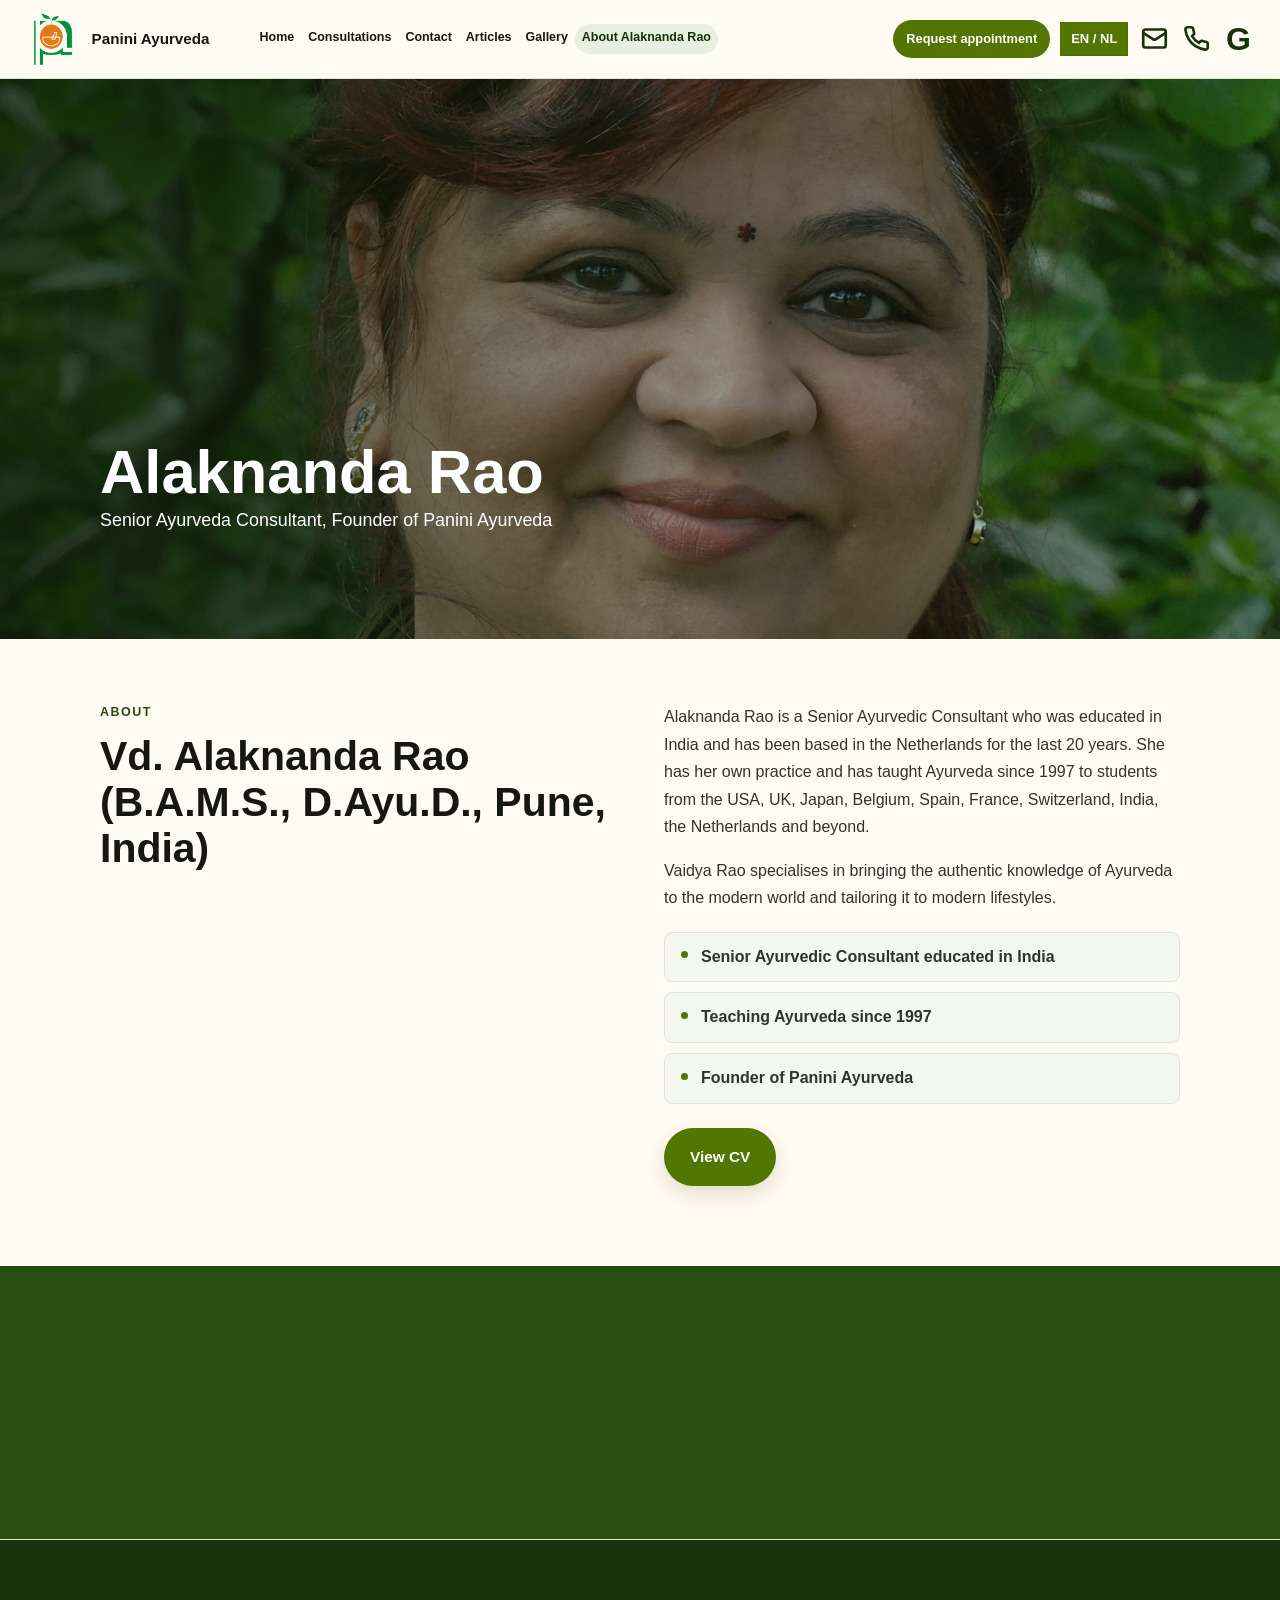
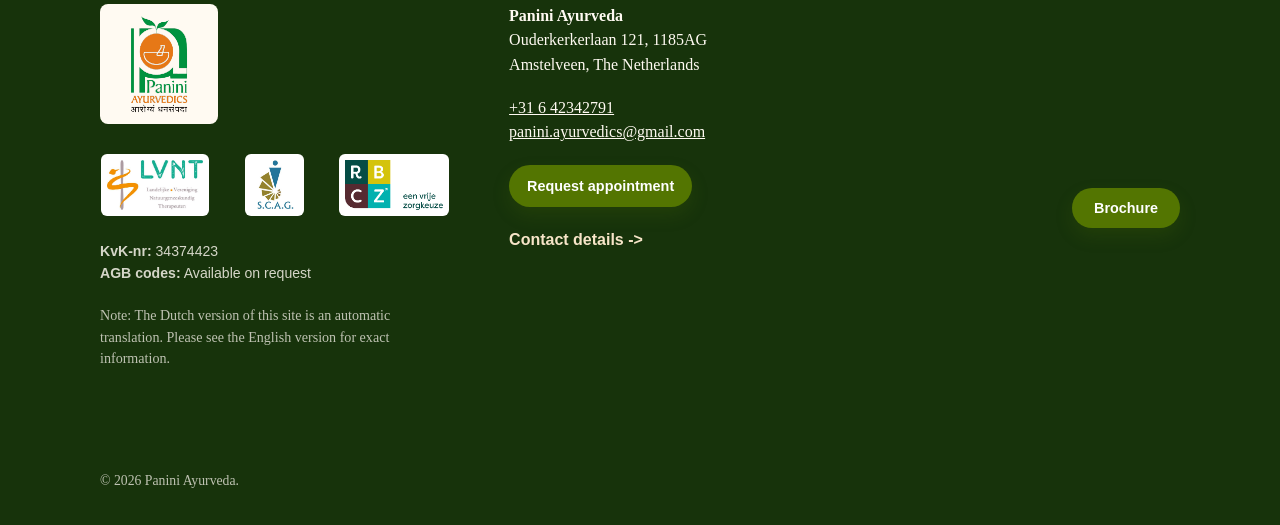
==== commit 37326029: "Update consultation copy and clinic details" ====
--- a/about-alaknanda-rao/index.html
+++ b/about-alaknanda-rao/index.html
@@ -72,10 +72,10 @@
             <h2>Vd. Alaknanda Rao (B.A.M.S., D.Ayu.D., Pune, India)</h2>
           </div>
           <div class="copy-block scroll-reveal reveal-right">
-            <p>Alaknanda Rao is an Ayurvedic doctor from India and has been based in the Netherlands for the past 20 years. She has her own practice, and has also been teaching Ayurveda since 1997 to students from the USA, UK, Japan, Belgium, Spain, France, Switzerland, India and The Netherlands and beyond.</p>
-            <p>Dr. (India) Rao specialises in bringing the authentic knowledge of Ayurveda to the modern world, and tailoring it to fit to the modern lifestyles.</p>
+            <p>Alaknanda Rao is a Senior Ayurvedic Consultant who was educated in India and has been based in the Netherlands for the last 20 years. She has her own practice and has taught Ayurveda since 1997 to students from the USA, UK, Japan, Belgium, Spain, France, Switzerland, India, the Netherlands and beyond.</p>
+            <p>Vaidya Rao specialises in bringing the authentic knowledge of Ayurveda to the modern world and tailoring it to modern lifestyles.</p>
             <ul class="credential-list">
-              <li>Ayurvedic doctor from India</li>
+              <li>Senior Ayurvedic Consultant educated in India</li>
               <li>Teaching Ayurveda since 1997</li>
               <li>Founder of Panini Ayurveda</li>
             </ul>
@@ -87,7 +87,7 @@
       <section class="green-band">
         <div class="container scroll-reveal">
           <h2>Interested in an Ayurveda consultation?</h2>
-          <p>Request an appointment by E-mail.</p>
+          <p>Request an appointment by email.</p>
           <a class="button" href="../contact/#appointment-request">Request appointment</a>
         </div>
       </section>
@@ -102,7 +102,7 @@
             <a href="https://www.scag.nl/" target="_blank" rel="noopener" aria-label="Open SCAG website"><img src="../assets/images/scag.jpg" alt="SCAG" width="369" height="392"></a>
             <a href="https://rbcz.nu/" target="_blank" rel="noopener" aria-label="Open RBCZ website"><img src="../assets/images/rbcz.png" alt="RBCZ" width="380" height="183"></a>
           </div>
-          <p class="footer-registration"><strong>KvK-nr:</strong> 34374423<br><strong>Btw-nr:</strong> 258035511</p>
+          <p class="footer-registration"><strong>KvK-nr:</strong> 34374423<br><strong>AGB codes:</strong> Available on request</p>
           <p class="footer-note">Note: The Dutch version of this site is an automatic translation. Please see the English version for exact information.</p>
         </div>
         <div class="footer-contact">
@@ -114,7 +114,7 @@
           </div>
         </div>
         <div class="footer-map-wrap">
-          <a class="footer-map-link" href="https://www.google.com/maps/search/?api=1&query=Panini%20Ayurveda%20Ouderkerkerlaan%20121%20Amstelveen" target="_blank" rel="noopener">Open Panini Ayurveda on Google Maps<span>Ouderkerkerlaan 121, Amstelveen</span></a>
+          <iframe class="footer-map" title="Google Map showing Panini Ayurveda in Amstelveen" loading="lazy" referrerpolicy="no-referrer-when-downgrade" src="https://www.google.com/maps?q=Panini%20Ayurveda%2C%20Ouderkerkerlaan%20121%2C%201185%20AG%20Amstelveen&output=embed"></iframe>
           <a class="button footer-brochure" href="../assets/docs/panini-ayurveda-brochure.pdf" target="_blank" rel="noopener">Brochure</a>
         </div>
       </div>
@@ -122,4 +122,4 @@
     </footer>
     <script src="../assets/js/main.js?v=20260531f"></script>
   </body>
-</html>+</html>
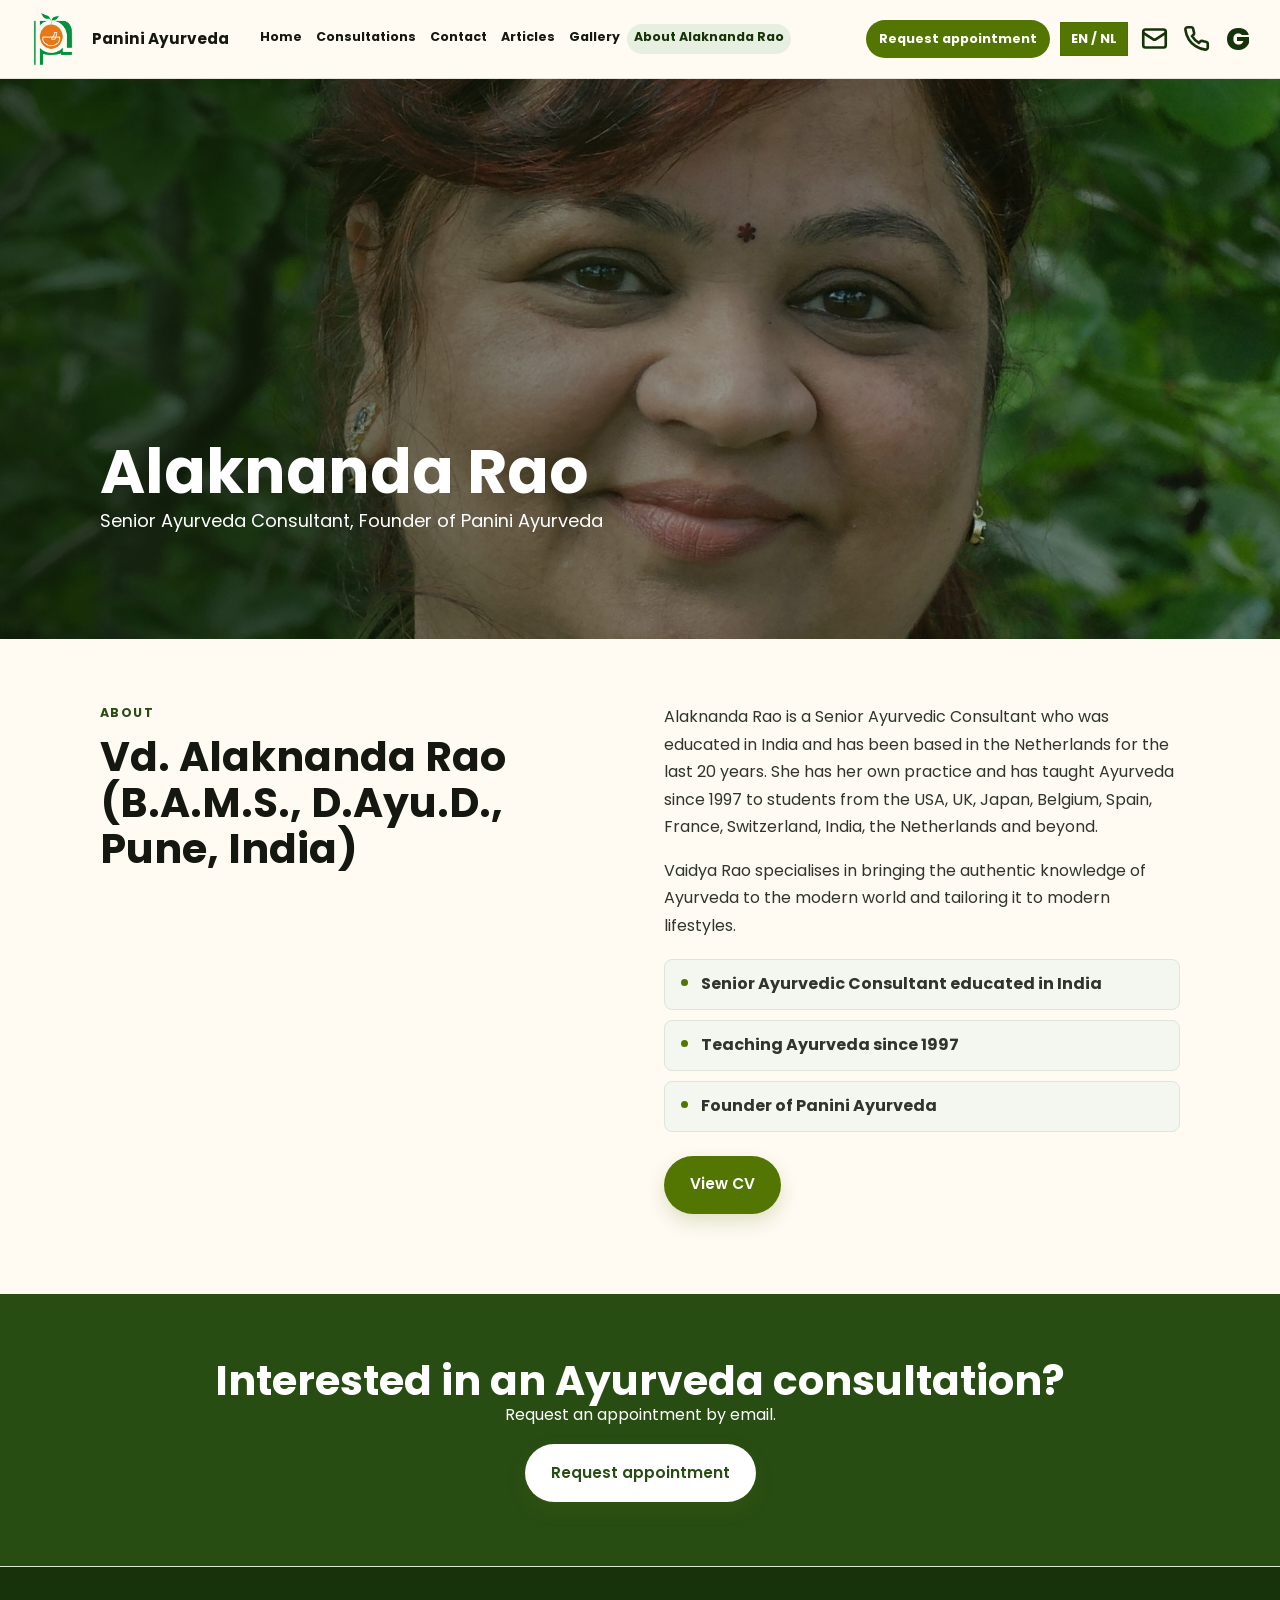
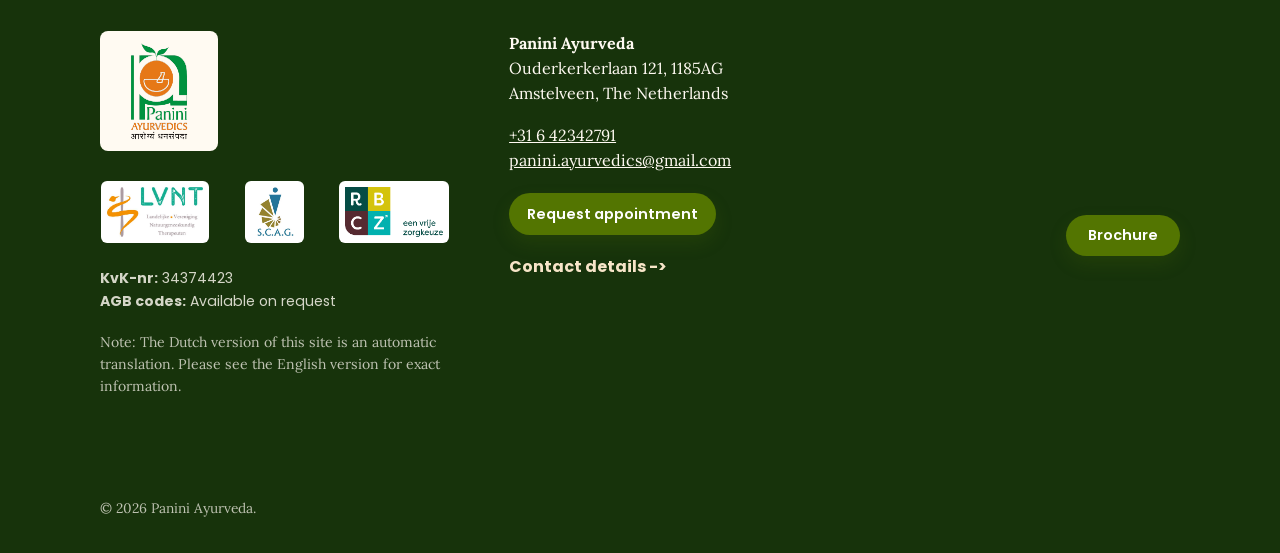
==== commit c665df56: "Fix site-wide spacing and responsive layouts" ====
--- a/about-alaknanda-rao/index.html
+++ b/about-alaknanda-rao/index.html
@@ -17,7 +17,7 @@
     <meta name="twitter:description" content="About Vaidya Alaknanda Rao, senior Ayurveda consultant and founder of Panini Ayurveda.">
     <meta name="twitter:image" content="https://virajrao10.github.io/panini-ayurveda-website/assets/images/about-hero.jpg">
     <link rel="icon" href="../assets/images/favicon.ico">
-    <link rel="stylesheet" href="../assets/css/styles.css?v=20260531f">
+    <link rel="stylesheet" href="../assets/css/styles.css?v=20260712g">
   </head>
   <body>
     <a class="skip-link" href="#main">Skip to content</a>
@@ -120,6 +120,6 @@
       </div>
       <div class="container footer-bottom">&copy; <span data-year>2026</span> Panini Ayurveda.</div>
     </footer>
-    <script src="../assets/js/main.js?v=20260531f"></script>
+    <script src="../assets/js/main.js?v=20260712g"></script>
   </body>
 </html>
--- a/assets/css/styles.css
+++ b/assets/css/styles.css
@@ -1,3 +1,5 @@
+@import url("https://fonts.googleapis.com/css2?family=Lora:wght@400;600;700&family=Poppins:wght@400;500;600;700;800&display=swap");
+
 /* ─── Scroll reveal animations ─────────────────────────────────────── */
 @keyframes revealUp {
   from { opacity: 0; transform: translateY(36px); }
@@ -25,11 +27,14 @@
 }
 
 /* Stagger delays */
-.reveal-up    { animation: revealUp 0.65s cubic-bezier(.22,.68,0,1.2) both; }
-.reveal-left  { animation: revealLeft 0.65s cubic-bezier(.22,.68,0,1.2) both; }
-.reveal-right { animation: revealRight 0.65s cubic-bezier(.22,.68,0,1.2) both; }
-.reveal-scale { animation: revealScale 0.55s cubic-bezier(.22,.68,0,1.2) both; }
-.reveal-fade  { animation: fadeIn 0.55s ease both; }
+.reveal-up,
+.reveal-left,
+.reveal-right,
+.reveal-scale,
+.reveal-fade {
+  opacity: 1;
+  transform: none;
+}
 
 .reveal-up.delay-1,    .reveal-left.delay-1,  .reveal-right.delay-1  { animation-delay: 0.10s; }
 .reveal-up.delay-2,    .reveal-left.delay-2,  .reveal-right.delay-2  { animation-delay: 0.20s; }
@@ -38,18 +43,18 @@
 .reveal-up.delay-5,    .reveal-left.delay-5,  .reveal-right.delay-5  { animation-delay: 0.50s; }
 .reveal-up.delay-6,    .reveal-left.delay-6,  .reveal-right.delay-6  { animation-delay: 0.60s; }
 
-/* Initially hidden until JS adds .visible */
 .scroll-reveal {
-  opacity: 0;
+  opacity: 1;
+}
+
+.scroll-reveal.visible {
+  opacity: 1;
 }
 
 /* Hero elements start visible so they animate in on load */
 .home-hero .reveal-up    { opacity: 1; }
 .home-hero .reveal-left  { opacity: 1; }
 .home-hero .reveal-right { opacity: 1; }
-
-/* Gallery items stagger in */
-.gallery-item.reveal-up { animation: revealScale 0.5s cubic-bezier(.22,.68,0,1.2) both; }
 
 /* Scrollbar styling */
 ::-webkit-scrollbar { width: 8px; }
@@ -83,7 +88,7 @@
 
 /* Hero practitioner portrait subtle glow */
 .hero-practitioner {
-  animation: revealRight 0.85s cubic-bezier(.22,.68,0,1.2) 0.2s both;
+  animation: none;
 }
 
 @media (prefers-reduced-motion: reduce) {
@@ -95,8 +100,6 @@
   }
   .scroll-reveal { opacity: 1; }
 }
-
-@import url("https://fonts.googleapis.com/css2?family=Lora:wght@400;600;700&family=Poppins:wght@400;500;600;700;800&display=swap");
 
 :root {
   --apricot: #f6c982;
@@ -600,7 +603,12 @@
 .centered-heading {
   text-align: center;
   max-width: 820px;
-  margin: 0 auto clamp(36px, 5vw, 64px);
+  margin: 0 auto clamp(28px, 4vw, 48px);
+}
+
+.intro-grid .centered-heading,
+.contact-hero .centered-heading {
+  margin-bottom: 0;
 }
 
 .green-band {
@@ -1703,6 +1711,9 @@
     display: none;
   }
 
+}
+
+@media (max-width: 900px) {
   .home-hero-grid,
   .intro-grid,
   .two-column,
@@ -1714,54 +1725,48 @@
     grid-template-columns: 1fr;
   }
 
-  .footer-map-wrap {
-    justify-items: start;
-  }
-
-  .footer-map {
-    width: 100%;
-  }
-
-  .footer-map-link {
-    width: 100%;
-  }
-
   .home-hero-grid {
     min-height: 0;
-    padding: 56px 0 62px;
-  }
-
-  .hero-copy {
-    gap: 18px;
+    padding: 48px 0 54px;
   }
 
   .hero-copy {
     justify-items: start;
   }
 
+  .hero-practitioner {
+    grid-template-columns: auto 1fr;
+    justify-items: start;
+    text-align: left;
+  }
+
   .portrait {
     justify-self: start;
   }
 
   .faq-grid,
   .quick-info-grid,
-  .consultation-cards,
   .article-grid,
   .contact-grid,
   .doc-grid,
+  .gallery-grid {
+    grid-template-columns: repeat(2, minmax(0, 1fr));
+  }
+
+  .consultation-cards,
   .conditions-grid,
   .condition-category-grid {
     grid-template-columns: 1fr;
   }
 
-  .reveal-left,
-  .reveal-right {
-    animation-name: revealUp;
-  }
-
-  .gallery-grid {
-    grid-template-columns: repeat(2, minmax(0, 1fr));
-  }
+  .footer-map-wrap {
+    justify-items: start;
+  }
+
+  .footer-map {
+    width: 100%;
+  }
+
 }
 
 @media (max-width: 620px) {
@@ -1855,6 +1860,14 @@
     grid-template-columns: 1fr;
   }
 
+  .faq-grid,
+  .quick-info-grid,
+  .article-grid,
+  .contact-grid,
+  .doc-grid {
+    grid-template-columns: 1fr;
+  }
+
   .article-landing h1 {
     font-size: 2.65rem;
   }
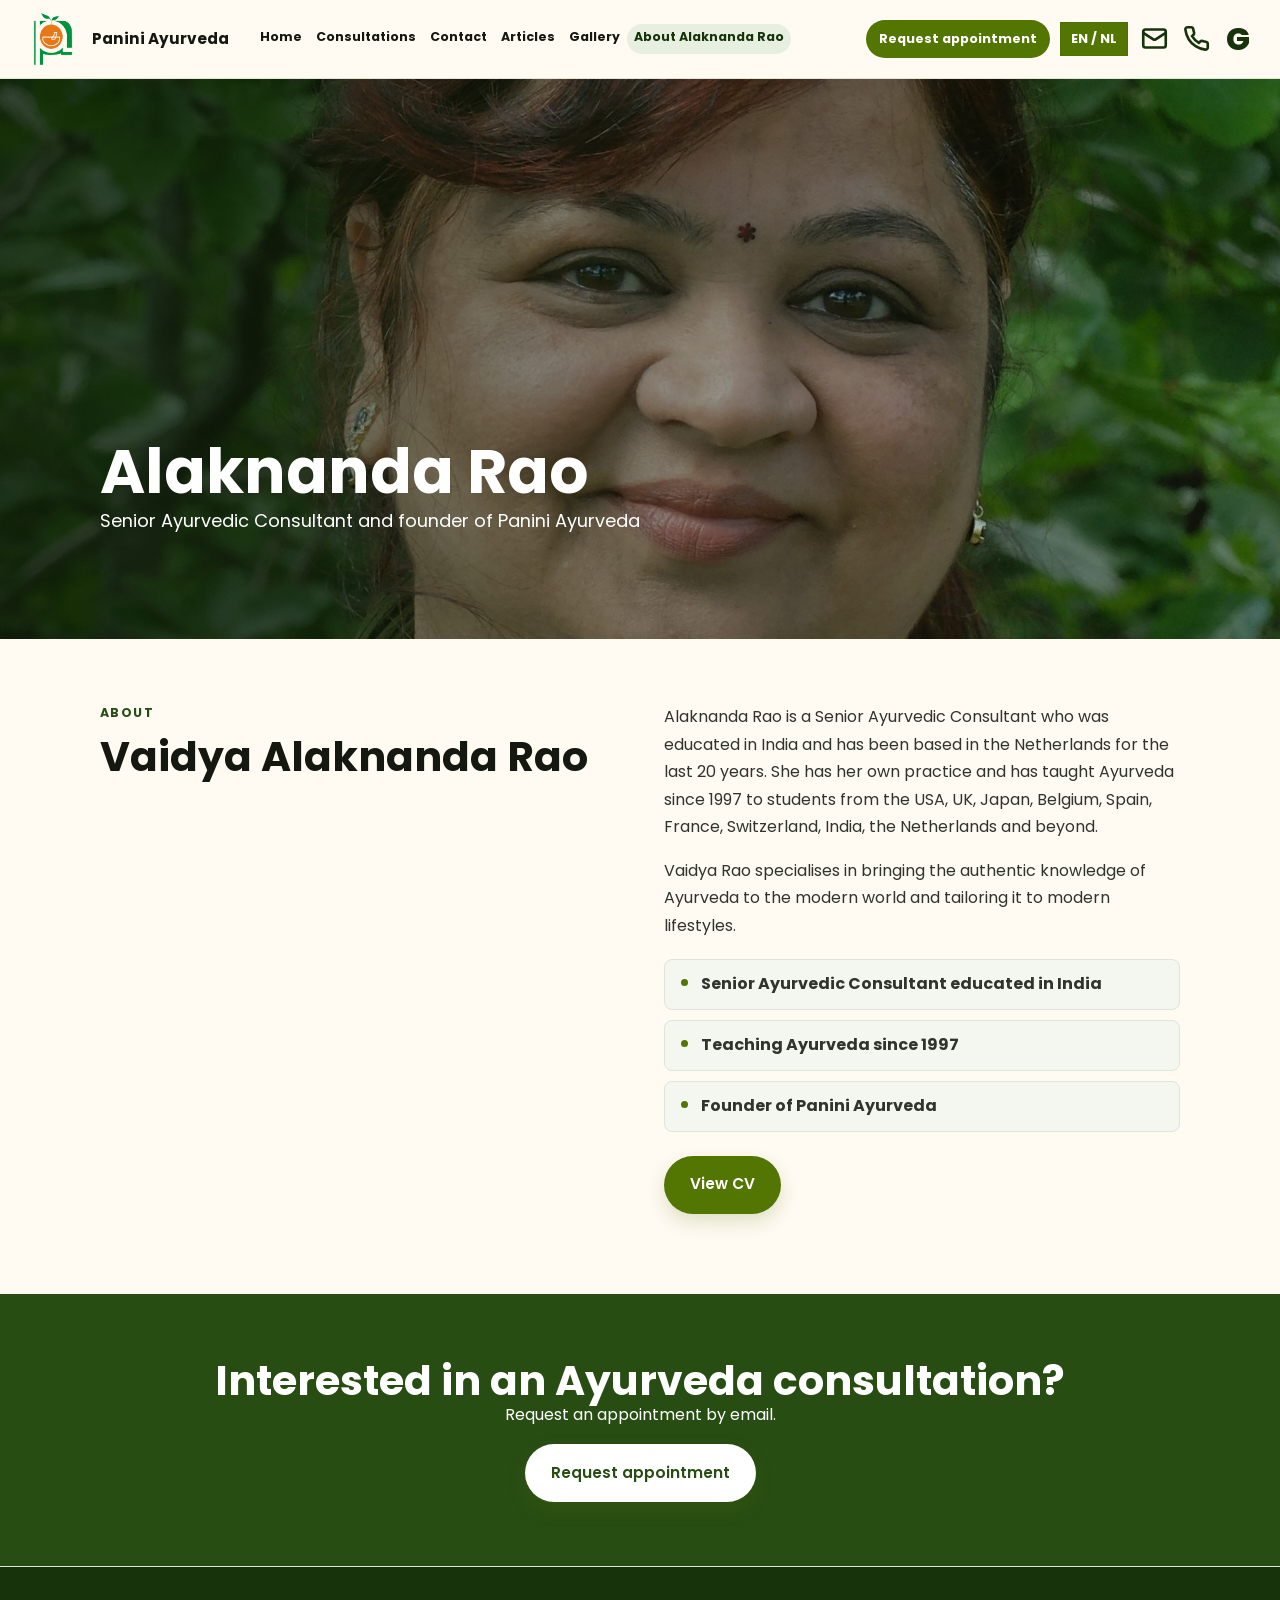
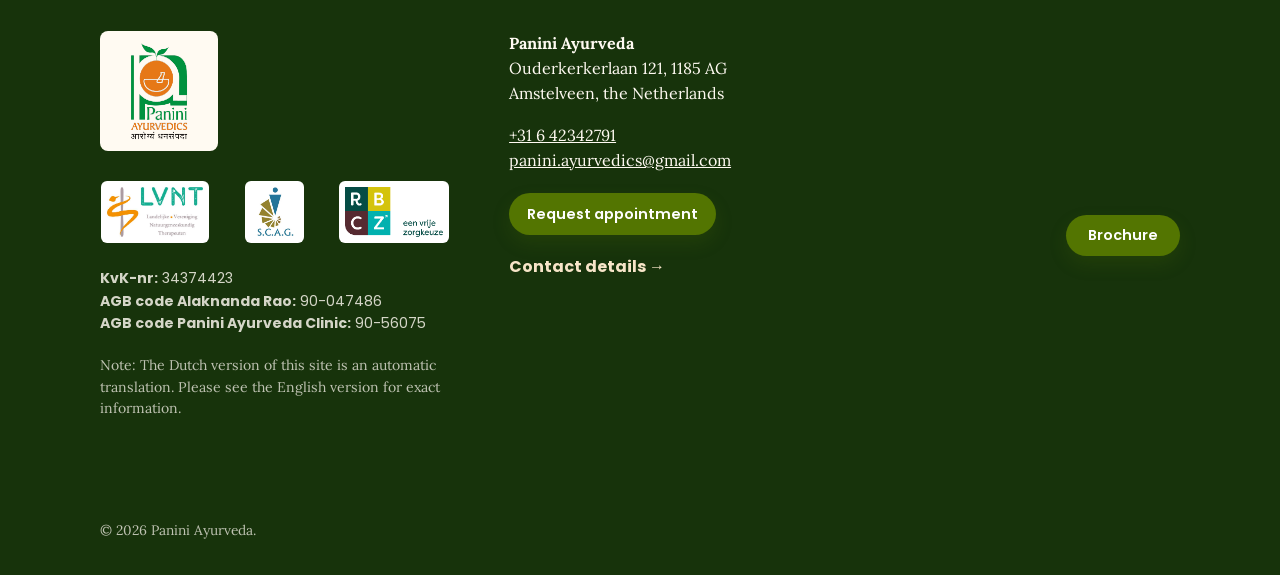
==== commit 0c0181f5: "Polish site copy and add AGB codes" ====
--- a/about-alaknanda-rao/index.html
+++ b/about-alaknanda-rao/index.html
@@ -17,7 +17,7 @@
     <meta name="twitter:description" content="About Vaidya Alaknanda Rao, senior Ayurveda consultant and founder of Panini Ayurveda.">
     <meta name="twitter:image" content="https://virajrao10.github.io/panini-ayurveda-website/assets/images/about-hero.jpg">
     <link rel="icon" href="../assets/images/favicon.ico">
-    <link rel="stylesheet" href="../assets/css/styles.css?v=20260712g">
+    <link rel="stylesheet" href="../assets/css/styles.css?v=20260712j">
   </head>
   <body>
     <a class="skip-link" href="#main">Skip to content</a>
@@ -61,7 +61,7 @@
       <section class="about-hero" style="background-image: url('../assets/images/about-hero.jpg');">
         <div class="container">
           <h1 class="reveal-up delay-1">Alaknanda Rao</h1>
-          <p class="reveal-up delay-2">Senior Ayurveda Consultant, Founder of Panini Ayurveda</p>
+          <p class="reveal-up delay-2">Senior Ayurvedic Consultant and founder of Panini Ayurveda</p>
         </div>
       </section>
 
@@ -69,7 +69,7 @@
         <div class="container two-column">
           <div class="scroll-reveal reveal-left">
             <p class="eyebrow">About</p>
-            <h2>Vd. Alaknanda Rao (B.A.M.S., D.Ayu.D., Pune, India)</h2>
+            <h2>Vaidya Alaknanda Rao</h2>
           </div>
           <div class="copy-block scroll-reveal reveal-right">
             <p>Alaknanda Rao is a Senior Ayurvedic Consultant who was educated in India and has been based in the Netherlands for the last 20 years. She has her own practice and has taught Ayurveda since 1997 to students from the USA, UK, Japan, Belgium, Spain, France, Switzerland, India, the Netherlands and beyond.</p>
@@ -102,15 +102,15 @@
             <a href="https://www.scag.nl/" target="_blank" rel="noopener" aria-label="Open SCAG website"><img src="../assets/images/scag.jpg" alt="SCAG" width="369" height="392"></a>
             <a href="https://rbcz.nu/" target="_blank" rel="noopener" aria-label="Open RBCZ website"><img src="../assets/images/rbcz.png" alt="RBCZ" width="380" height="183"></a>
           </div>
-          <p class="footer-registration"><strong>KvK-nr:</strong> 34374423<br><strong>AGB codes:</strong> Available on request</p>
+          <p class="footer-registration"><strong>KvK-nr:</strong> 34374423<br><strong>AGB code Alaknanda Rao:</strong> 90-047486<br><strong>AGB code Panini Ayurveda Clinic:</strong> 90-56075</p>
           <p class="footer-note">Note: The Dutch version of this site is an automatic translation. Please see the English version for exact information.</p>
         </div>
         <div class="footer-contact">
-          <p><strong>Panini Ayurveda</strong><br>Ouderkerkerlaan 121, 1185AG<br>Amstelveen, The Netherlands</p>
+          <p><strong>Panini Ayurveda</strong><br>Ouderkerkerlaan 121, 1185 AG<br>Amstelveen, the Netherlands</p>
           <p><a href="tel:+31642342791">+31 6 42342791</a><br><a href="mailto:panini.ayurvedics@gmail.com">panini.ayurvedics@gmail.com</a></p>
           <div class="footer-actions">
             <a class="button footer-email" href="../contact/#appointment-request">Request appointment</a>
-            <a class="text-link" href="../contact/">Contact details -></a>
+            <a class="text-link" href="../contact/">Contact details →</a>
           </div>
         </div>
         <div class="footer-map-wrap">
--- a/assets/css/styles.css
+++ b/assets/css/styles.css
@@ -129,6 +129,7 @@
 
 html {
   scroll-behavior: smooth;
+  scroll-padding-top: 96px;
 }
 
 body {
@@ -742,7 +743,15 @@
 }
 
 .faq-grid {
-  grid-template-columns: repeat(3, minmax(0, 1fr));
+  grid-template-columns: repeat(12, minmax(0, 1fr));
+}
+
+.faq-grid > * {
+  grid-column: span 4;
+}
+
+.faq-grid > :nth-last-child(-n + 4) {
+  grid-column: span 3;
 }
 
 .consultation-cards,
@@ -798,6 +807,12 @@
   font-size: clamp(1.65rem, 2.6vw, 2.25rem);
 }
 
+.section-heading > p:last-child:not(.eyebrow) {
+  max-width: 660px;
+  margin: 12px 0 0;
+  color: var(--muted);
+}
+
 .quick-info-grid {
   display: grid;
   grid-template-columns: repeat(4, minmax(0, 1fr));
@@ -851,6 +866,7 @@
 
 .card h2,
 .contact-card h2,
+.contact-card h3,
 .faq-card h2 {
   font-size: clamp(1.2rem, 1.8vw, 1.55rem);
   line-height: 1.35;
@@ -925,14 +941,19 @@
 
 .condition-category-grid {
   display: grid;
-  grid-template-columns: repeat(2, minmax(0, 1fr));
+  grid-template-columns: repeat(6, minmax(0, 1fr));
   gap: 16px;
 }
 
 .condition-category {
   position: relative;
+  grid-column: span 2;
   background: var(--white);
   box-shadow: var(--shadow-soft);
+}
+
+.condition-category:nth-last-child(-n + 2) {
+  grid-column: span 3;
 }
 
 .condition-category::before {
@@ -958,6 +979,58 @@
 .plain-list li {
   margin-bottom: 0.48rem;
   line-height: 1.62;
+}
+
+.women-care-list {
+  display: grid;
+  grid-template-columns: repeat(2, minmax(0, 1fr));
+  gap: 10px 36px;
+  padding: 0;
+  list-style: none;
+}
+
+.women-care-list li {
+  position: relative;
+  margin: 0;
+  padding: 14px 16px 14px 38px;
+  border: 1px solid var(--line);
+  border-radius: var(--radius);
+  background: var(--white);
+  box-shadow: var(--shadow-soft);
+}
+
+.women-care-list li::before {
+  content: "";
+  position: absolute;
+  left: 18px;
+  top: 1.45rem;
+  width: 7px;
+  height: 7px;
+  border-radius: 50%;
+  background: var(--green);
+}
+
+.complaints-section {
+  background: var(--white);
+  padding: clamp(30px, 4vw, 44px) 0;
+}
+
+.complaint-panel {
+  max-width: 680px;
+  padding: clamp(18px, 2.4vw, 24px);
+  border-left: 4px solid var(--green);
+  border-radius: var(--radius);
+  background: var(--mist);
+  box-shadow: var(--shadow-soft);
+}
+
+.complaint-panel h2 {
+  margin-bottom: 10px;
+  font-size: clamp(1.4rem, 2.2vw, 1.8rem);
+}
+
+.complaint-panel p:last-child {
+  margin-bottom: 0;
 }
 
 .article-landing {
@@ -1162,6 +1235,7 @@
 }
 
 .gallery-item {
+  position: relative;
   overflow: hidden;
   padding: 0;
   border: 1px solid var(--line);
@@ -1170,6 +1244,18 @@
   background: var(--white);
   box-shadow: var(--shadow-soft);
   cursor: pointer;
+}
+
+.gallery-item::after {
+  content: attr(data-caption);
+  position: absolute;
+  inset: auto 0 0;
+  padding: 38px 14px 12px;
+  background: linear-gradient(transparent, rgba(15, 30, 8, 0.86));
+  color: var(--white);
+  font: 600 0.82rem/1.35 "Poppins", Arial, sans-serif;
+  text-align: left;
+  pointer-events: none;
 }
 
 .gallery-item img {
@@ -1359,6 +1445,12 @@
   margin: 0 auto 24px;
 }
 
+.contact-mark {
+  width: 90px;
+  height: auto;
+  margin: 0 auto 22px;
+}
+
 .contact-hero h1 {
   font-size: clamp(2rem, 3.2vw, 2.8rem);
 }
@@ -1392,8 +1484,19 @@
 .map-frame {
   width: 100%;
   min-height: 420px;
-  border: 0;
+  border: 1px solid var(--line);
+  border-radius: var(--radius);
   background: #edf0ee;
+  box-shadow: var(--shadow-soft);
+}
+
+.map-section {
+  background: var(--white);
+}
+
+.related-article-grid {
+  grid-template-columns: repeat(2, minmax(0, 1fr));
+  max-width: 760px;
 }
 
 .about-hero {
@@ -1759,6 +1862,17 @@
     grid-template-columns: 1fr;
   }
 
+  .faq-grid > *,
+  .faq-grid > :nth-last-child(-n + 4),
+  .condition-category,
+  .condition-category:nth-last-child(-n + 2) {
+    grid-column: auto;
+  }
+
+  .women-care-list {
+    grid-template-columns: 1fr;
+  }
+
   .footer-map-wrap {
     justify-items: start;
   }
@@ -1860,6 +1974,10 @@
     grid-template-columns: 1fr;
   }
 
+  .map-frame {
+    min-height: 320px;
+  }
+
   .faq-grid,
   .quick-info-grid,
   .article-grid,
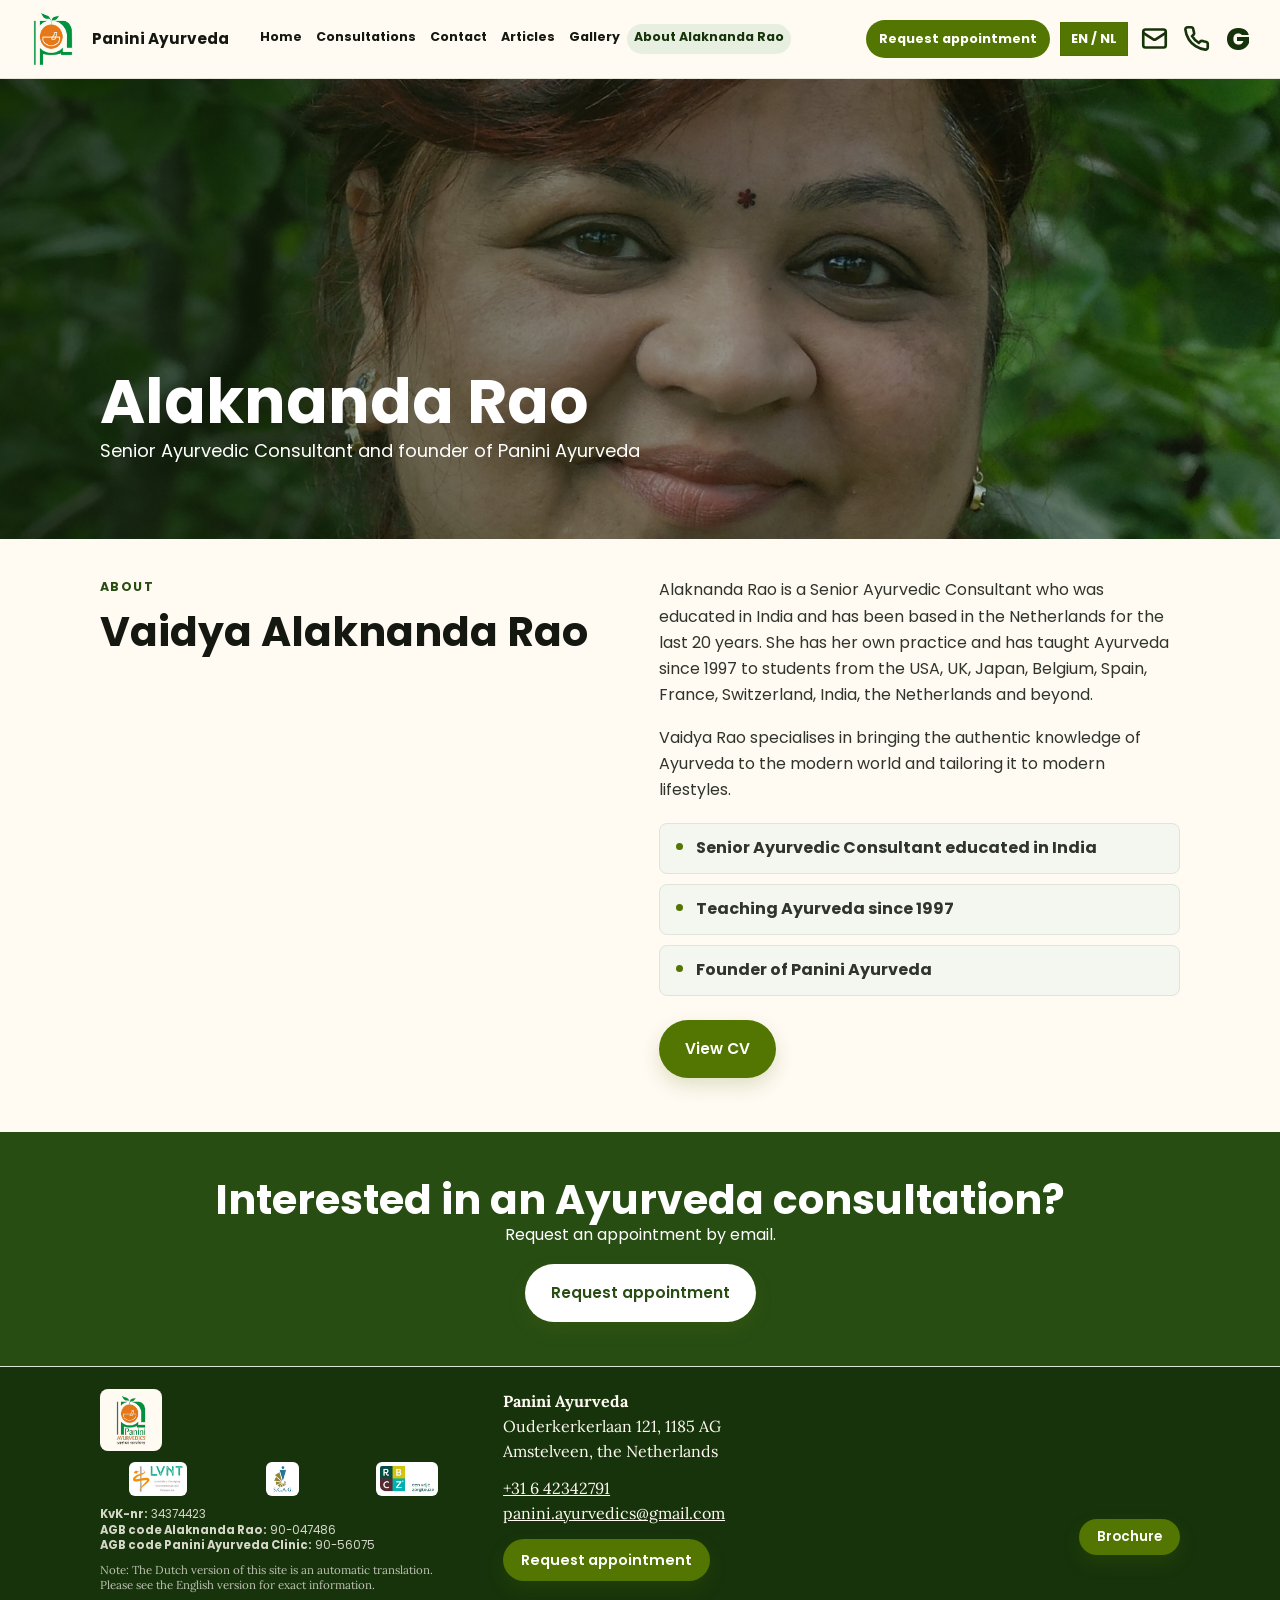
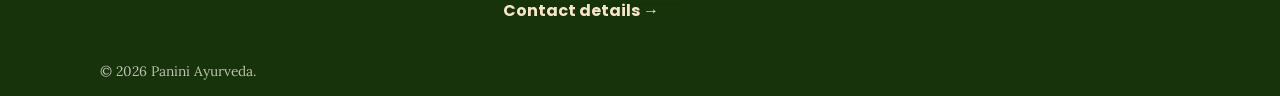
==== commit 458278ce: "Tighten site-wide vertical spacing" ====
--- a/about-alaknanda-rao/index.html
+++ b/about-alaknanda-rao/index.html
@@ -17,7 +17,7 @@
     <meta name="twitter:description" content="About Vaidya Alaknanda Rao, senior Ayurveda consultant and founder of Panini Ayurveda.">
     <meta name="twitter:image" content="https://virajrao10.github.io/panini-ayurveda-website/assets/images/about-hero.jpg">
     <link rel="icon" href="../assets/images/favicon.ico">
-    <link rel="stylesheet" href="../assets/css/styles.css?v=20260712j">
+    <link rel="stylesheet" href="../assets/css/styles.css?v=20260712l">
   </head>
   <body>
     <a class="skip-link" href="#main">Skip to content</a>
--- a/assets/css/styles.css
+++ b/assets/css/styles.css
@@ -204,11 +204,11 @@
 }
 
 .section {
-  padding: clamp(44px, 5vw, 72px) 0;
+  padding: clamp(32px, 3vw, 44px) 0;
 }
 
 .section-tight {
-  padding: clamp(36px, 5vw, 72px) 0;
+  padding: clamp(28px, 3vw, 42px) 0;
 }
 
 .eyebrow {
@@ -503,16 +503,16 @@
 .home-hero-grid {
   display: grid;
   grid-template-columns: minmax(0, 1fr) minmax(250px, 0.34fr);
-  gap: clamp(28px, 5vw, 68px);
+  gap: clamp(24px, 4vw, 52px);
   align-items: center;
-  min-height: clamp(430px, 44vw, 520px);
-  padding: clamp(38px, 5vw, 64px) 0;
+  min-height: clamp(400px, 38vw, 470px);
+  padding: clamp(32px, 4vw, 48px) 0;
 }
 
 .hero-copy {
   display: grid;
   justify-items: start;
-  gap: 18px;
+  gap: 14px;
   width: 100%;
   min-width: 0;
   max-width: 720px;
@@ -572,9 +572,9 @@
 .hero-practitioner {
   display: grid;
   justify-items: center;
-  gap: 14px;
+  gap: 10px;
   min-width: 0;
-  padding: 22px 18px;
+  padding: 18px 16px;
   border: 1px solid rgba(255, 255, 255, 0.24);
   border-radius: var(--radius);
   background: rgba(255, 255, 255, 0.08);
@@ -604,7 +604,7 @@
 .centered-heading {
   text-align: center;
   max-width: 820px;
-  margin: 0 auto clamp(28px, 4vw, 48px);
+  margin: 0 auto clamp(22px, 3vw, 34px);
 }
 
 .intro-grid .centered-heading,
@@ -616,7 +616,7 @@
   background: var(--green-dark);
   color: var(--white);
   text-align: center;
-  padding: clamp(46px, 5vw, 64px) 0;
+  padding: clamp(34px, 3.5vw, 46px) 0;
 }
 
 .green-band .eyebrow {
@@ -659,7 +659,7 @@
 .contact-grid,
 .footer-grid {
   display: grid;
-  gap: clamp(24px, 4vw, 48px);
+  gap: clamp(22px, 3vw, 38px);
 }
 
 .intro-grid,
@@ -685,7 +685,7 @@
 
 .copy-block p {
   font-size: 1rem;
-  line-height: 1.72;
+  line-height: 1.64;
 }
 
 .credential-list {
@@ -720,7 +720,7 @@
 .info-panel,
 .info-card,
 .condition-category {
-  padding: clamp(22px, 3vw, 34px);
+  padding: clamp(20px, 2.2vw, 28px);
   border: 1px solid var(--line);
   border-radius: var(--radius);
   background: var(--white);
@@ -733,7 +733,7 @@
 .gallery-grid,
 .doc-grid {
   display: grid;
-  gap: 24px;
+  gap: 18px;
 }
 
 .consultation-cards,
@@ -762,6 +762,11 @@
 .consultation-cards {
   gap: 20px;
   counter-reset: consult-step;
+}
+
+.consultation-cards .card {
+  padding: 22px;
+  font-size: 0.94rem;
 }
 
 .consultation-cards .warm-card {
@@ -785,7 +790,7 @@
 }
 
 .highlight-band.consultation-card-section {
-  padding: 28px 0 clamp(60px, 7vw, 86px);
+  padding: 24px 0 clamp(38px, 4vw, 52px);
   background: var(--mist);
 }
 
@@ -800,7 +805,7 @@
 
 .section-heading {
   max-width: 720px;
-  margin: 0 0 clamp(24px, 4vw, 40px);
+  margin: 0 0 clamp(20px, 2.5vw, 30px);
 }
 
 .section-heading h2 {
@@ -849,7 +854,7 @@
 .faq-card,
 .contact-card,
 .doc-card {
-  padding: clamp(22px, 3vw, 36px);
+  padding: clamp(20px, 2.2vw, 28px);
 }
 
 .warm-card {
@@ -919,7 +924,7 @@
 .faq-section .faq-card {
   border-color: transparent;
   background: var(--cream);
-  padding: clamp(22px, 3vw, 30px);
+  padding: clamp(18px, 2vw, 24px);
   text-align: left;
 }
 
@@ -983,7 +988,7 @@
 
 .women-care-list {
   display: grid;
-  grid-template-columns: repeat(2, minmax(0, 1fr));
+  grid-template-columns: repeat(3, minmax(0, 1fr));
   gap: 10px 36px;
   padding: 0;
   list-style: none;
@@ -1012,12 +1017,12 @@
 
 .complaints-section {
   background: var(--white);
-  padding: clamp(30px, 4vw, 44px) 0;
+  padding: 24px 0;
 }
 
 .complaint-panel {
   max-width: 680px;
-  padding: clamp(18px, 2.4vw, 24px);
+  padding: 20px;
   border-left: 4px solid var(--green);
   border-radius: var(--radius);
   background: var(--mist);
@@ -1033,9 +1038,14 @@
   margin-bottom: 0;
 }
 
+.complaint-panel p:not(.eyebrow) {
+  font-size: 0.92rem;
+  line-height: 1.52;
+}
+
 .article-landing {
   background: var(--mist);
-  padding: clamp(50px, 7vw, 70px) 0;
+  padding: clamp(36px, 4vw, 50px) 0;
   text-align: center;
 }
 
@@ -1148,14 +1158,14 @@
 .article-hero {
   display: grid;
   grid-template-columns: minmax(0, 0.9fr) minmax(0, 1.1fr);
-  gap: clamp(28px, 5vw, 64px);
+  gap: clamp(24px, 4vw, 48px);
   align-items: center;
-  padding: clamp(46px, 6vw, 78px) 0;
+  padding: clamp(32px, 4vw, 48px) 0;
 }
 
 .article-hero img {
   width: 100%;
-  height: clamp(260px, 34vw, 420px);
+  height: clamp(240px, 29vw, 350px);
   aspect-ratio: 1.35;
   border-radius: var(--radius);
   box-shadow: var(--shadow-soft);
@@ -1172,24 +1182,24 @@
   color: #2f352c;
   font-family: "Lora", Georgia, serif;
   font-size: 1.05rem;
-  line-height: 1.78;
+  line-height: 1.68;
 }
 
 .rich-text h2 {
-  margin: 2.2rem 0 1rem;
+  margin: 1.7rem 0 0.75rem;
   color: var(--green-dark);
   font-family: "Poppins", Arial, sans-serif;
   font-size: clamp(1.55rem, 3vw, 2.35rem);
 }
 
 .rich-text h3 {
-  margin: 1.8rem 0 0.75rem;
+  margin: 1.35rem 0 0.6rem;
   color: var(--green-dark);
   font-family: "Poppins", Arial, sans-serif;
 }
 
 .rich-text p {
-  margin-bottom: 1.05rem;
+  margin-bottom: 0.82rem;
 }
 
 .article-cta {
@@ -1351,7 +1361,7 @@
 .appointment-layout {
   display: grid;
   grid-template-columns: minmax(0, 0.82fr) minmax(320px, 1.18fr);
-  gap: clamp(28px, 5vw, 64px);
+  gap: clamp(24px, 4vw, 46px);
   align-items: start;
 }
 
@@ -1361,11 +1371,11 @@
 }
 
 .appointment-notes {
-  margin-top: 22px;
+  margin-top: 16px;
 }
 
 .appointment-form {
-  padding: clamp(22px, 3vw, 34px);
+  padding: clamp(20px, 2.4vw, 28px);
   border: 1px solid var(--line);
   border-radius: var(--radius);
   background: var(--mist);
@@ -1375,7 +1385,7 @@
 .form-grid {
   display: grid;
   grid-template-columns: repeat(2, minmax(0, 1fr));
-  gap: 18px;
+  gap: 14px;
 }
 
 .form-grid label,
@@ -1432,7 +1442,7 @@
 
 .contact-hero {
   background: var(--mist);
-  padding: clamp(50px, 6vw, 74px) 0 clamp(34px, 4vw, 46px);
+  padding: clamp(34px, 4vw, 48px) 0 clamp(28px, 3vw, 36px);
   text-align: center;
 }
 
@@ -1483,7 +1493,7 @@
 
 .map-frame {
   width: 100%;
-  min-height: 420px;
+  min-height: 340px;
   border: 1px solid var(--line);
   border-radius: var(--radius);
   background: #edf0ee;
@@ -1501,7 +1511,7 @@
 
 .about-hero {
   position: relative;
-  min-height: clamp(380px, 48vw, 560px);
+  min-height: clamp(340px, 38vw, 460px);
   display: grid;
   align-items: end;
   color: var(--white);
@@ -1518,7 +1528,7 @@
 
 .about-hero .container {
   position: relative;
-  padding-bottom: clamp(44px, 7vw, 88px);
+  padding-bottom: clamp(34px, 5vw, 58px);
 }
 
 .about-hero p {
@@ -1533,6 +1543,10 @@
   font-family: "Lora", Georgia, serif;
 }
 
+.site-footer .section-tight {
+  padding: 22px 0 18px;
+}
+
 .site-footer h3,
 .site-footer .button,
 .site-footer .text-link {
@@ -1542,7 +1556,7 @@
 .footer-replica {
   display: grid;
   grid-template-columns: minmax(260px, 1fr) minmax(220px, 0.8fr) minmax(320px, 0.95fr);
-  gap: clamp(28px, 5vw, 60px);
+  gap: clamp(24px, 3vw, 38px);
   align-items: start;
 }
 
@@ -1552,9 +1566,10 @@
 }
 
 .footer-logo {
-  width: 118px;
-  padding: 8px;
-  margin-bottom: 24px;
+  width: 62px;
+  height: 62px;
+  padding: 5px;
+  margin-bottom: 8px;
   border-radius: var(--radius);
   background: var(--cream);
 }
@@ -1562,7 +1577,7 @@
 .cert-logos {
   display: grid;
   grid-template-columns: repeat(3, minmax(70px, 1fr));
-  gap: 10px;
+  gap: 8px;
   align-items: center;
 }
 
@@ -1570,7 +1585,7 @@
   display: flex;
   align-items: center;
   justify-content: center;
-  min-height: 74px;
+  min-height: 40px;
   border-radius: 6px;
   text-decoration: none;
 }
@@ -1580,24 +1595,24 @@
 }
 
 .cert-logos img {
-  max-height: 62px;
+  max-height: 34px;
   width: auto;
   margin: 0 auto;
-  padding: 6px;
+  padding: 4px;
   border-radius: 6px;
   background: var(--white);
 }
 
 .footer-registration {
-  margin-top: 18px;
+  margin: 8px 0 0;
   color: rgba(255, 250, 242, 0.82);
   font-family: "Poppins", Arial, sans-serif;
-  font-size: 0.88rem;
-  line-height: 1.6;
+  font-size: 0.72rem;
+  line-height: 1.35;
 }
 
 .footer-contact p {
-  margin-bottom: 1.1rem;
+  margin-bottom: 0.8rem;
 }
 
 .footer-contact a {
@@ -1608,8 +1623,8 @@
   display: flex;
   flex-wrap: wrap;
   align-items: center;
-  gap: 12px;
-  margin-top: 20px;
+  gap: 10px;
+  margin-top: 12px;
   font-family: "Poppins", Arial, sans-serif;
 }
 
@@ -1628,13 +1643,13 @@
 .footer-map-wrap {
   display: grid;
   justify-items: end;
-  gap: 14px;
+  gap: 10px;
 }
 
 .footer-map,
 .footer-map-link {
   width: min(100%, 360px);
-  height: 170px;
+  height: 120px;
 }
 
 .footer-map {
@@ -1669,19 +1684,20 @@
 }
 
 .footer-brochure {
-  min-height: 40px;
-  padding: 9px 22px;
-  font-size: 0.9rem;
+  min-height: 36px;
+  padding: 7px 18px;
+  font-size: 0.84rem;
 }
 
 .footer-note {
-  margin-top: 20px;
+  margin: 8px 0 0;
   color: rgba(255, 250, 242, 0.72);
-  font-size: 0.88rem;
+  font-size: 0.72rem;
+  line-height: 1.35;
 }
 
 .footer-bottom {
-  padding: 20px 0 34px;
+  padding: 10px 0 14px;
   color: rgba(255, 250, 242, 0.72);
   font-size: 0.86rem;
 }
@@ -1823,14 +1839,13 @@
   .article-hero,
   .article-cta-inner,
   .appointment-layout,
-  .footer-grid,
-  .footer-replica {
+  .footer-grid {
     grid-template-columns: 1fr;
   }
 
   .home-hero-grid {
     min-height: 0;
-    padding: 48px 0 54px;
+    padding: 36px 0 40px;
   }
 
   .hero-copy {
@@ -1870,7 +1885,7 @@
   }
 
   .women-care-list {
-    grid-template-columns: 1fr;
+    grid-template-columns: repeat(2, minmax(0, 1fr));
   }
 
   .footer-map-wrap {
@@ -1879,6 +1894,17 @@
 
   .footer-map {
     width: 100%;
+  }
+
+  .footer-replica {
+    grid-template-columns: repeat(2, minmax(0, 1fr));
+    gap: 24px;
+  }
+
+  .footer-map-wrap {
+    grid-column: 1 / -1;
+    grid-template-columns: minmax(0, 1fr) auto;
+    align-items: end;
   }
 
 }
@@ -1920,7 +1946,7 @@
   }
 
   .green-band {
-    padding: 46px 0;
+    padding: 32px 0;
   }
 
   .home-hero {
@@ -1932,7 +1958,7 @@
   .home-hero-grid {
     width: calc(100vw - 28px);
     max-width: calc(100vw - 28px);
-    padding: 38px 0 46px;
+    padding: 30px 0 36px;
   }
 
   .hero-copy,
@@ -1975,7 +2001,7 @@
   }
 
   .map-frame {
-    min-height: 320px;
+    min-height: 280px;
   }
 
   .faq-grid,
@@ -1984,6 +2010,24 @@
   .contact-grid,
   .doc-grid {
     grid-template-columns: 1fr;
+  }
+
+  .women-care-list {
+    grid-template-columns: 1fr;
+  }
+
+  .footer-replica {
+    grid-template-columns: 1fr;
+    gap: 20px;
+  }
+
+  .footer-map-wrap {
+    grid-column: auto;
+    grid-template-columns: 1fr;
+  }
+
+  .footer-map {
+    height: 120px;
   }
 
   .article-landing h1 {
